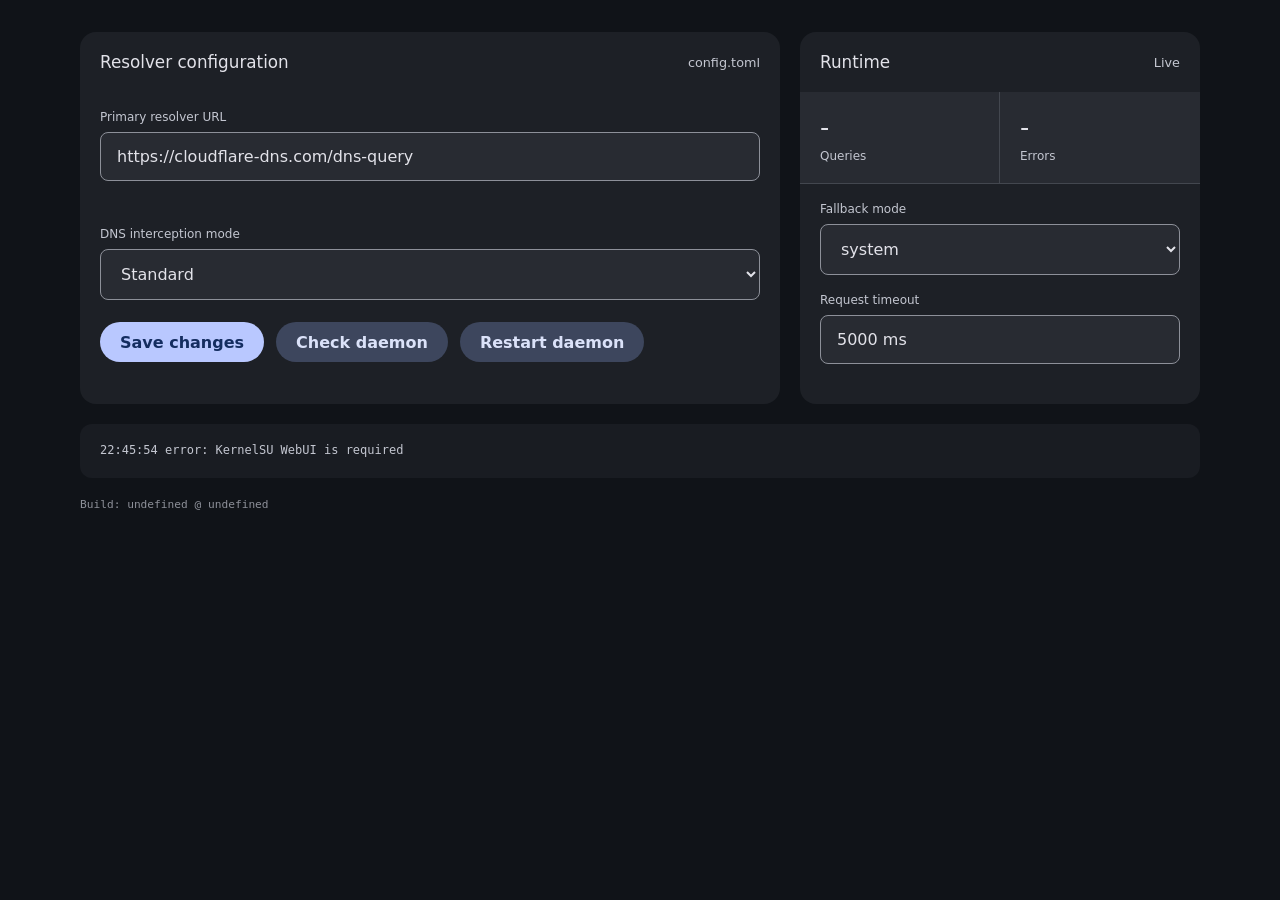
==== module/webroot/index.html @ 4afeec43 "fix persist daemon and resolver state" ====
<!doctype html>
<html lang="en">
<head>
	<meta charset="utf-8">
	<meta name="viewport" content="width=device-width, initial-scale=1">
	<title>DoH DNS</title>
	<link rel="stylesheet" href="styles.css">
</head>
<body>
	<div class="app">
		<main class="main">
			<section class="content">
				<section class="card">
					<div class="card-header"><h2 class="card-title">Resolver configuration</h2><span class="card-support">config.toml</span></div>
					<div class="card-body">
						<div class="field"><label for="resolverUrl">Primary resolver URL</label><input id="resolverUrl" list="resolverHistory" value="https://cloudflare-dns.com/dns-query" aria-describedby="resolverError"><datalist id="resolverHistory"></datalist><span class="error" id="resolverError" role="alert"></span><div class="history-list" id="resolverHistoryList" aria-label="Saved servers"></div></div>
						<div class="field"><label for="tunMode">DNS interception mode</label><select id="tunMode"><option value="off">Standard</option><option value="on">TUN - compatible with VPN</option></select></div>
						<div class="actions"><button id="saveButton">Save changes</button><button class="tonal" id="testButton">Check daemon</button><button class="tonal" id="restartButton">Restart daemon</button></div>
					</div>
				</section>
				<section class="card">
					<div class="card-header"><h2 class="card-title">Runtime</h2><span class="card-support">Live</span></div>
					<div class="metrics"><div class="metric"><div class="metric-value" id="queries">-</div><div class="metric-label">Queries</div></div><div class="metric"><div class="metric-value" id="errors">-</div><div class="metric-label">Errors</div></div></div>
					<div class="card-body"><div class="field"><label for="fallback">Fallback mode</label><select id="fallback"><option>system</option><option>servfail</option><option>disabled</option></select></div><div class="field"><label for="timeout">Request timeout</label><input id="timeout" value="5000 ms" inputmode="numeric" aria-describedby="timeoutError"><span class="error" id="timeoutError" role="alert"></span></div></div>
				</section>
			</section>
			<div class="log" id="log"></div>
			<footer class="build-info" id="buildInfo">Build: unknown</footer>
		</main>
	</div>
	<script src="build-info.js"></script>
	<script src="js/api.js"></script>
	<script src="js/state.js"></script>
	<script src="js/app.js"></script>
</body>
</html>
---- module/webroot/styles.css ----
:root {
	color-scheme: dark;
	--md-sys-color-primary: #b9c8ff;
	--md-sys-color-on-primary: #142d60;
	--md-sys-color-primary-container: #304578;
	--md-sys-color-on-primary-container: #dce2ff;
	--md-sys-color-secondary-container: #3d465d;
	--md-sys-color-on-secondary-container: #dbe2f9;
	--md-sys-color-error: #ffb4ab;
	--md-sys-color-on-error-container: #ffdad6;
	--md-sys-color-error-container: #93000a;
	--md-sys-color-surface: #101318;
	--md-sys-color-surface-container-low: #191c22;
	--md-sys-color-surface-container: #1d2026;
	--md-sys-color-surface-container-high: #282b32;
	--md-sys-color-on-surface: #e2e2e9;
	--md-sys-color-on-surface-variant: #c3c6d0;
	--md-sys-color-outline: #8d9099;
	--md-sys-color-outline-variant: #43474f;
	--md-sys-shape-small: 8px;
	--md-sys-shape-medium: 12px;
	--md-sys-shape-large: 16px;
	--md-sys-shape-full: 999px;
	--md-typescale-display: clamp(2.1rem, 6vw, 3.5rem);
	--md-typescale-title: 1.4rem;
	--md-typescale-body: 1rem;
	--md-typescale-label: .75rem;
}
* { box-sizing: border-box; }
body { margin: 0; background: var(--md-sys-color-surface); color: var(--md-sys-color-on-surface); font-family: Roboto, system-ui, sans-serif; }
button, input, select { font: inherit; }
button { cursor: pointer; }
.app { min-height: 100dvh; display: flex; }
.main { width: min(1120px, calc(100% - 48px)); margin: 0 auto; padding: 32px 0 56px; }
.content { display: grid; grid-template-columns: minmax(0, 1.4fr) minmax(280px, .8fr); gap: 20px; }
.card { overflow: hidden; border-radius: var(--md-sys-shape-large); background: var(--md-sys-color-surface-container); }
.card-header { display: flex; align-items: center; justify-content: space-between; padding: 20px; }
.card-title { margin: 0; font-size: 1.05rem; font-weight: 500; }
.card-support { color: var(--md-sys-color-on-surface-variant); font-size: .8rem; }
.card-body { padding: 0 20px 20px; }
.field { display: grid; gap: 8px; margin-top: 18px; }
label { color: var(--md-sys-color-on-surface-variant); font-size: var(--md-typescale-label); }
input, select { width: 100%; border: 1px solid var(--md-sys-color-outline); border-radius: var(--md-sys-shape-small); padding: 14px 16px; outline: 0; background: var(--md-sys-color-surface-container-high); color: var(--md-sys-color-on-surface); }
input:focus, select:focus { border-color: var(--md-sys-color-primary); box-shadow: 0 0 0 2px var(--md-sys-color-primary); }
input.invalid, select.invalid { border-color: var(--md-sys-color-error); box-shadow: 0 0 0 2px var(--md-sys-color-error-container); }
.error { min-height: 1em; color: var(--md-sys-color-error); font-size: .75rem; }
.history-list { display: grid; gap: 6px; }
.history-item { min-height: 34px; overflow: hidden; padding: 0 12px; border: 1px solid var(--md-sys-color-outline-variant); border-radius: var(--md-sys-shape-small); background: transparent; color: var(--md-sys-color-on-surface-variant); font-size: .8rem; font-weight: 400; text-align: left; text-overflow: ellipsis; white-space: nowrap; }
.history-item:hover { border-color: var(--md-sys-color-primary); color: var(--md-sys-color-primary); }
.actions { display: flex; flex-wrap: wrap; gap: 12px; margin-top: 22px; }
button { min-height: 40px; border: 0; border-radius: var(--md-sys-shape-full); padding: 0 20px; background: var(--md-sys-color-primary); color: var(--md-sys-color-on-primary); font-weight: 600; }
button.tonal { background: var(--md-sys-color-secondary-container); color: var(--md-sys-color-on-secondary-container); }
button:active { transform: scale(.98); }
.metrics { display: grid; grid-template-columns: 1fr 1fr; }
.metric { padding: 20px; background: var(--md-sys-color-surface-container-high); }
.metric:nth-child(odd) { border-right: 1px solid var(--md-sys-color-outline-variant); }
.metric:nth-child(-n+2) { border-bottom: 1px solid var(--md-sys-color-outline-variant); }
.metric-value { font-size: 1.6rem; font-weight: 500; }
.metric-label { margin-top: 7px; color: var(--md-sys-color-on-surface-variant); font-size: var(--md-typescale-label); }
.log { margin-top: 20px; padding: 16px 20px; border-radius: var(--md-sys-shape-medium); background: var(--md-sys-color-surface-container-low); color: var(--md-sys-color-on-surface-variant); font-family: monospace; font-size: .75rem; line-height: 1.8; }
.log strong { color: var(--md-sys-color-primary); font-weight: 400; }
.build-info { margin-top: 20px; color: var(--md-sys-color-outline); font: .7rem monospace; overflow-wrap: anywhere; }
@media (max-width: 760px) { .main { width: min(100% - 32px, 620px); padding-top: 20px; } .content { grid-template-columns: 1fr; } }
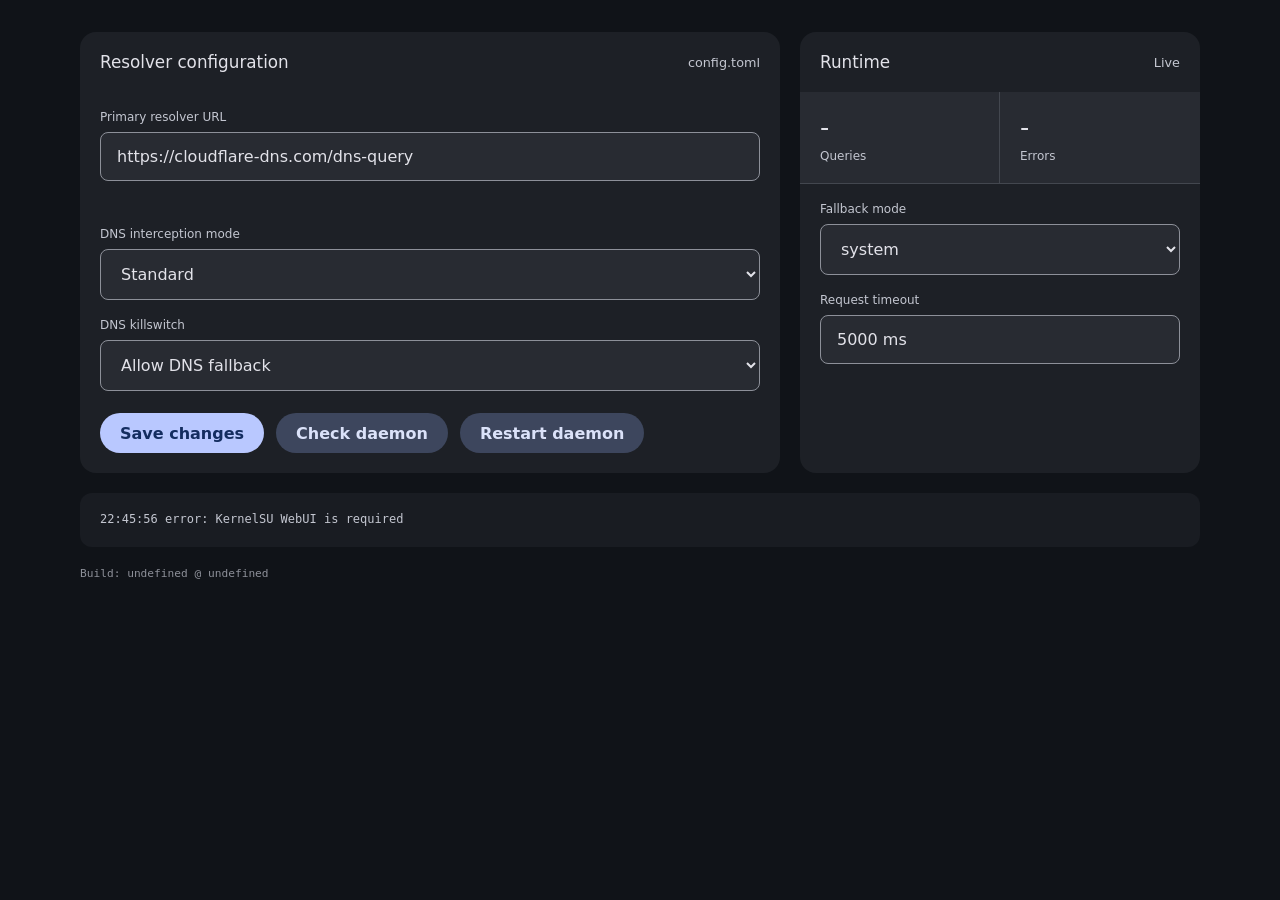
==== commit ca200a39: "add WebUI DNS killswitch toggle" ====
--- a/module/webroot/index.html
+++ b/module/webroot/index.html
@@ -15,6 +15,7 @@
 					<div class="card-body">
 						<div class="field"><label for="resolverUrl">Primary resolver URL</label><input id="resolverUrl" list="resolverHistory" value="https://cloudflare-dns.com/dns-query" aria-describedby="resolverError"><datalist id="resolverHistory"></datalist><span class="error" id="resolverError" role="alert"></span><div class="history-list" id="resolverHistoryList" aria-label="Saved servers"></div></div>
 						<div class="field"><label for="tunMode">DNS interception mode</label><select id="tunMode"><option value="off">Standard</option><option value="on">TUN - compatible with VPN</option></select></div>
+						<div class="field"><label for="killswitchMode">DNS killswitch</label><select id="killswitchMode"><option value="off">Allow DNS fallback</option><option value="on">Block DNS when DoH is unavailable</option></select></div>
 						<div class="actions"><button id="saveButton">Save changes</button><button class="tonal" id="testButton">Check daemon</button><button class="tonal" id="restartButton">Restart daemon</button></div>
 					</div>
 				</section>
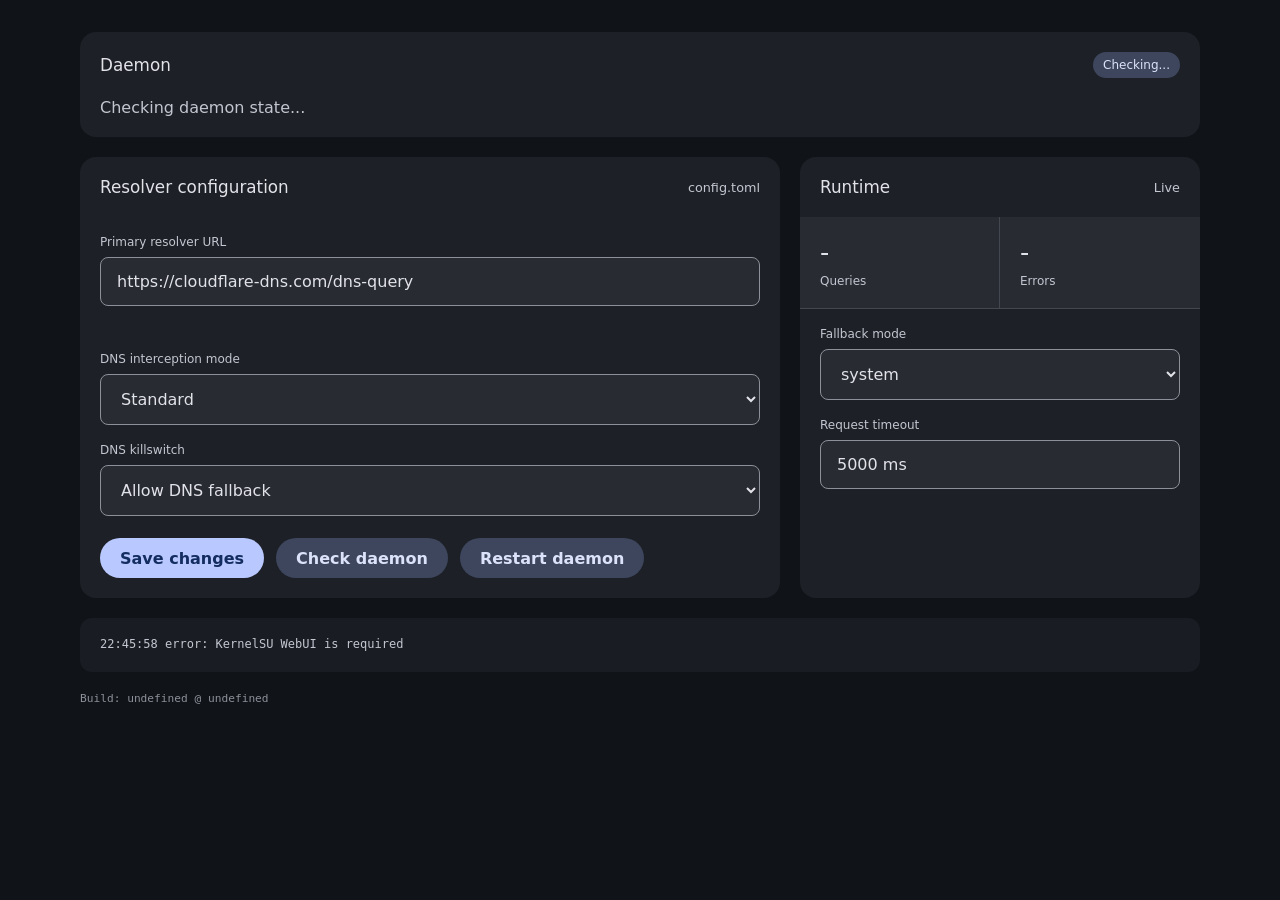
==== commit a9eb7ee3: "add WebUI daemon status and offline config saving" ====
--- a/module/webroot/index.html
+++ b/module/webroot/index.html
@@ -10,6 +10,10 @@
 	<div class="app">
 		<main class="main">
 			<section class="content">
+				<section class="card daemon-card">
+					<div class="card-header"><h2 class="card-title">Daemon</h2><span class="status-badge" id="daemonStatus">Checking...</span></div>
+					<div class="card-body"><p class="daemon-status-text" id="daemonStatusText">Checking daemon state...</p></div>
+				</section>
 				<section class="card">
 					<div class="card-header"><h2 class="card-title">Resolver configuration</h2><span class="card-support">config.toml</span></div>
 					<div class="card-body">
--- a/module/webroot/styles.css
+++ b/module/webroot/styles.css
@@ -34,6 +34,11 @@
 .main { width: min(1120px, calc(100% - 48px)); margin: 0 auto; padding: 32px 0 56px; }
 .content { display: grid; grid-template-columns: minmax(0, 1.4fr) minmax(280px, .8fr); gap: 20px; }
 .card { overflow: hidden; border-radius: var(--md-sys-shape-large); background: var(--md-sys-color-surface-container); }
+.daemon-card { grid-column: 1 / -1; }
+.status-badge { border-radius: var(--md-sys-shape-full); padding: 6px 10px; background: var(--md-sys-color-secondary-container); color: var(--md-sys-color-on-secondary-container); font-size: .75rem; }
+.status-badge.running { background: var(--md-sys-color-primary-container); color: var(--md-sys-color-on-primary-container); }
+.status-badge.stopped { background: var(--md-sys-color-error-container); color: var(--md-sys-color-on-error-container); }
+.daemon-status-text { margin: 0; color: var(--md-sys-color-on-surface-variant); }
 .card-header { display: flex; align-items: center; justify-content: space-between; padding: 20px; }
 .card-title { margin: 0; font-size: 1.05rem; font-weight: 500; }
 .card-support { color: var(--md-sys-color-on-surface-variant); font-size: .8rem; }
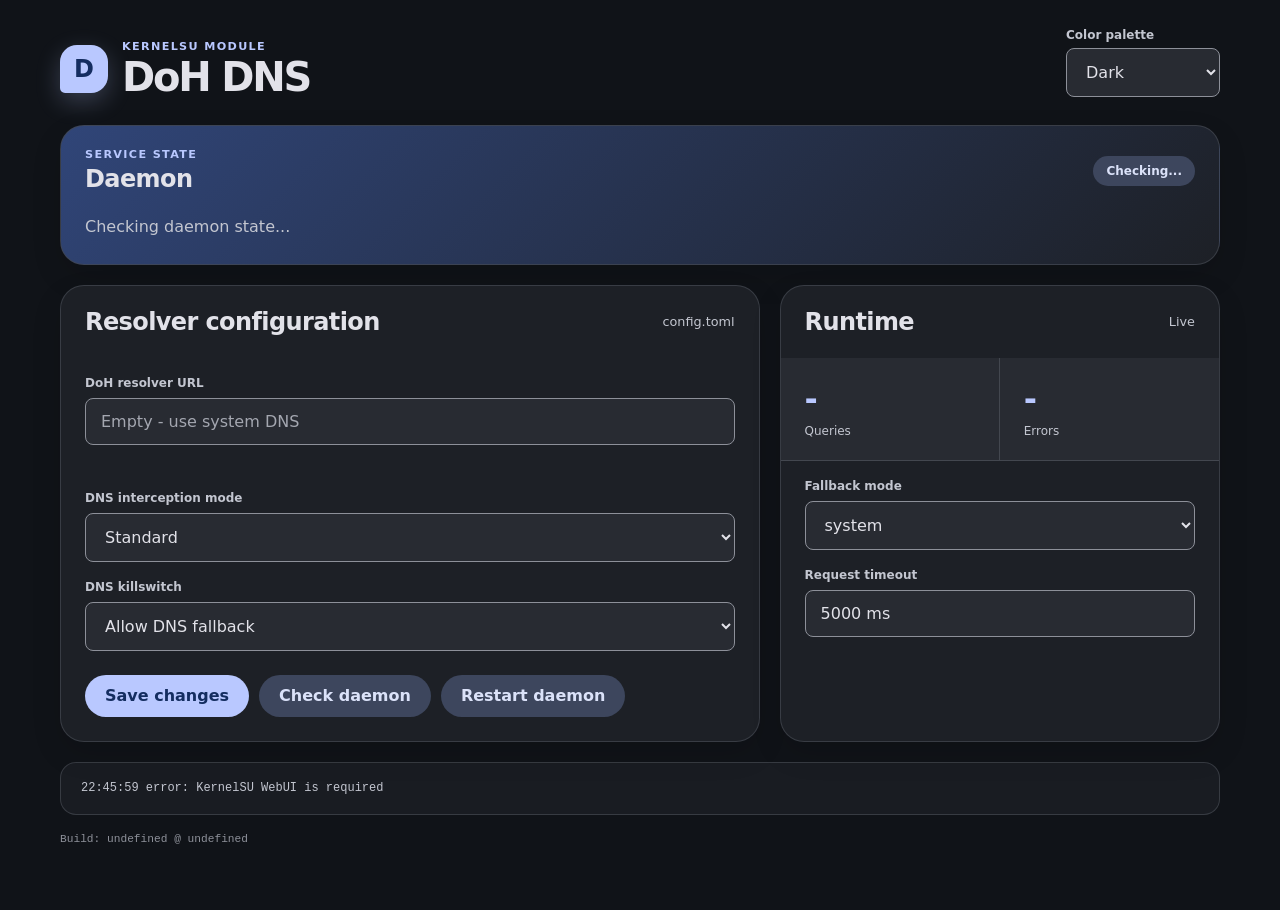
==== commit d7f4c15c: "fix boot startup and add Material palettes" ====
--- a/module/webroot/index.html
+++ b/module/webroot/index.html
@@ -9,15 +9,19 @@
 <body>
 	<div class="app">
 		<main class="main">
+			<header class="topbar">
+				<div class="brand-lockup"><span class="brand-mark" aria-hidden="true">D</span><div><p class="eyebrow">KernelSU module</p><h1>DoH DNS</h1></div></div>
+				<div class="theme-control"><label for="themeMode">Color palette</label><select id="themeMode"><option value="white">White</option><option value="dark" selected>Dark</option><option value="black">Black</option></select></div>
+			</header>
 			<section class="content">
 				<section class="card daemon-card">
-					<div class="card-header"><h2 class="card-title">Daemon</h2><span class="status-badge" id="daemonStatus">Checking...</span></div>
+					<div class="card-header"><div><p class="eyebrow">Service state</p><h2 class="card-title">Daemon</h2></div><span class="status-badge" id="daemonStatus">Checking...</span></div>
 					<div class="card-body"><p class="daemon-status-text" id="daemonStatusText">Checking daemon state...</p></div>
 				</section>
 				<section class="card">
 					<div class="card-header"><h2 class="card-title">Resolver configuration</h2><span class="card-support">config.toml</span></div>
 					<div class="card-body">
-						<div class="field"><label for="resolverUrl">Primary resolver URL</label><input id="resolverUrl" list="resolverHistory" value="https://cloudflare-dns.com/dns-query" aria-describedby="resolverError"><datalist id="resolverHistory"></datalist><span class="error" id="resolverError" role="alert"></span><div class="history-list" id="resolverHistoryList" aria-label="Saved servers"></div></div>
+						<div class="field"><label for="resolverUrl">DoH resolver URL</label><input id="resolverUrl" list="resolverHistory" value="" placeholder="Empty - use system DNS" aria-describedby="resolverError"><datalist id="resolverHistory"></datalist><span class="error" id="resolverError" role="alert"></span><div class="history-list" id="resolverHistoryList" aria-label="Saved servers"></div></div>
 						<div class="field"><label for="tunMode">DNS interception mode</label><select id="tunMode"><option value="off">Standard</option><option value="on">TUN - compatible with VPN</option></select></div>
 						<div class="field"><label for="killswitchMode">DNS killswitch</label><select id="killswitchMode"><option value="off">Allow DNS fallback</option><option value="on">Block DNS when DoH is unavailable</option></select></div>
 						<div class="actions"><button id="saveButton">Save changes</button><button class="tonal" id="testButton">Check daemon</button><button class="tonal" id="restartButton">Restart daemon</button></div>
--- a/module/webroot/styles.css
+++ b/module/webroot/styles.css
@@ -1,68 +1,149 @@
-:root {
+:root,
+:root[data-theme="dark"] {
 	color-scheme: dark;
 	--md-sys-color-primary: #b9c8ff;
 	--md-sys-color-on-primary: #142d60;
 	--md-sys-color-primary-container: #304578;
 	--md-sys-color-on-primary-container: #dce2ff;
+	--md-sys-color-secondary: #bec6df;
+	--md-sys-color-on-secondary: #283041;
 	--md-sys-color-secondary-container: #3d465d;
 	--md-sys-color-on-secondary-container: #dbe2f9;
+	--md-sys-color-tertiary: #ddbce0;
+	--md-sys-color-on-tertiary: #3f2842;
 	--md-sys-color-error: #ffb4ab;
+	--md-sys-color-on-error: #690005;
+	--md-sys-color-error-container: #93000a;
 	--md-sys-color-on-error-container: #ffdad6;
-	--md-sys-color-error-container: #93000a;
 	--md-sys-color-surface: #101318;
 	--md-sys-color-surface-container-low: #191c22;
 	--md-sys-color-surface-container: #1d2026;
 	--md-sys-color-surface-container-high: #282b32;
+	--md-sys-color-surface-container-highest: #33353d;
 	--md-sys-color-on-surface: #e2e2e9;
 	--md-sys-color-on-surface-variant: #c3c6d0;
 	--md-sys-color-outline: #8d9099;
 	--md-sys-color-outline-variant: #43474f;
+	--md-sys-color-shadow: #000000;
 	--md-sys-shape-small: 8px;
-	--md-sys-shape-medium: 12px;
-	--md-sys-shape-large: 16px;
+	--md-sys-shape-medium: 16px;
+	--md-sys-shape-large: 24px;
+	--md-sys-shape-extra-large: 32px;
 	--md-sys-shape-full: 999px;
-	--md-typescale-display: clamp(2.1rem, 6vw, 3.5rem);
-	--md-typescale-title: 1.4rem;
+	--md-motion-standard: 220ms cubic-bezier(.2, 0, 0, 1);
+	--md-typescale-display: clamp(2.4rem, 7vw, 4.8rem);
+	--md-typescale-title: 1.5rem;
 	--md-typescale-body: 1rem;
 	--md-typescale-label: .75rem;
 }
+
+:root[data-theme="white"] {
+	color-scheme: light;
+	--md-sys-color-primary: #405f91;
+	--md-sys-color-on-primary: #ffffff;
+	--md-sys-color-primary-container: #d8e2ff;
+	--md-sys-color-on-primary-container: #001a41;
+	--md-sys-color-secondary: #565e71;
+	--md-sys-color-on-secondary: #ffffff;
+	--md-sys-color-secondary-container: #dae2f9;
+	--md-sys-color-on-secondary-container: #131b2b;
+	--md-sys-color-tertiary: #725572;
+	--md-sys-color-on-tertiary: #ffffff;
+	--md-sys-color-error: #ba1a1a;
+	--md-sys-color-on-error: #ffffff;
+	--md-sys-color-error-container: #ffdad6;
+	--md-sys-color-on-error-container: #410002;
+	--md-sys-color-surface: #f9f9ff;
+	--md-sys-color-surface-container-low: #f2f3fa;
+	--md-sys-color-surface-container: #ecedf4;
+	--md-sys-color-surface-container-high: #e6e7ee;
+	--md-sys-color-surface-container-highest: #e0e1e8;
+	--md-sys-color-on-surface: #191b20;
+	--md-sys-color-on-surface-variant: #44474f;
+	--md-sys-color-outline: #74777f;
+	--md-sys-color-outline-variant: #c4c6cf;
+	--md-sys-color-shadow: #303039;
+}
+
+:root[data-theme="black"] {
+	color-scheme: dark;
+	--md-sys-color-primary: #d5e2ff;
+	--md-sys-color-on-primary: #082f61;
+	--md-sys-color-primary-container: #17477e;
+	--md-sys-color-on-primary-container: #d5e2ff;
+	--md-sys-color-secondary: #c5c6c8;
+	--md-sys-color-on-secondary: #303133;
+	--md-sys-color-secondary-container: #1f2022;
+	--md-sys-color-on-secondary-container: #e5e2e4;
+	--md-sys-color-tertiary: #e8c2d3;
+	--md-sys-color-on-tertiary: #482536;
+	--md-sys-color-error: #ffb4ab;
+	--md-sys-color-on-error: #690005;
+	--md-sys-color-error-container: #410002;
+	--md-sys-color-on-error-container: #ffdad6;
+	--md-sys-color-surface: #000000;
+	--md-sys-color-surface-container-low: #080808;
+	--md-sys-color-surface-container: #101010;
+	--md-sys-color-surface-container-high: #181818;
+	--md-sys-color-surface-container-highest: #222222;
+	--md-sys-color-on-surface: #f0f0f0;
+	--md-sys-color-on-surface-variant: #c5c5c5;
+	--md-sys-color-outline: #909090;
+	--md-sys-color-outline-variant: #444444;
+	--md-sys-color-shadow: #000000;
+}
+
 * { box-sizing: border-box; }
-body { margin: 0; background: var(--md-sys-color-surface); color: var(--md-sys-color-on-surface); font-family: Roboto, system-ui, sans-serif; }
+html { min-width: 320px; scroll-behavior: smooth; }
+body { min-height: 100dvh; margin: 0; background: var(--md-sys-color-surface); color: var(--md-sys-color-on-surface); font-family: Roboto, system-ui, sans-serif; transition: background var(--md-motion-standard), color var(--md-motion-standard); }
 button, input, select { font: inherit; }
 button { cursor: pointer; }
+button, input, select { transition: background var(--md-motion-standard), border-color var(--md-motion-standard), box-shadow var(--md-motion-standard), color var(--md-motion-standard), transform var(--md-motion-standard); }
+button:focus-visible, input:focus-visible, select:focus-visible { outline: 3px solid var(--md-sys-color-primary); outline-offset: 2px; }
 .app { min-height: 100dvh; display: flex; }
-.main { width: min(1120px, calc(100% - 48px)); margin: 0 auto; padding: 32px 0 56px; }
-.content { display: grid; grid-template-columns: minmax(0, 1.4fr) minmax(280px, .8fr); gap: 20px; }
-.card { overflow: hidden; border-radius: var(--md-sys-shape-large); background: var(--md-sys-color-surface-container); }
-.daemon-card { grid-column: 1 / -1; }
-.status-badge { border-radius: var(--md-sys-shape-full); padding: 6px 10px; background: var(--md-sys-color-secondary-container); color: var(--md-sys-color-on-secondary-container); font-size: .75rem; }
-.status-badge.running { background: var(--md-sys-color-primary-container); color: var(--md-sys-color-on-primary-container); }
+.main { width: min(1160px, calc(100% - 40px)); margin: 0 auto; padding: 28px 0 64px; }
+.topbar { display: flex; align-items: end; justify-content: space-between; gap: 24px; margin-bottom: 28px; }
+.brand-lockup { display: flex; align-items: center; gap: 14px; }
+.brand-mark { display: grid; width: 48px; height: 48px; place-items: center; border-radius: 17px 17px 17px 5px; background: var(--md-sys-color-primary); color: var(--md-sys-color-on-primary); font-size: 1.5rem; font-weight: 800; box-shadow: 0 8px 24px color-mix(in srgb, var(--md-sys-color-primary) 24%, transparent); }
+.eyebrow { margin: 0 0 4px; color: var(--md-sys-color-primary); font-size: .7rem; font-weight: 700; letter-spacing: .12em; text-transform: uppercase; }
+h1 { margin: 0; font-size: clamp(1.8rem, 4vw, 2.5rem); font-weight: 800; letter-spacing: -.055em; line-height: 1; }
+.theme-control { display: grid; min-width: 154px; gap: 6px; }
+.theme-control label { color: var(--md-sys-color-on-surface-variant); font-size: var(--md-typescale-label); }
+.content { display: grid; grid-template-columns: minmax(0, 1.35fr) minmax(300px, .85fr); gap: 20px; }
+.card { overflow: hidden; border: 1px solid color-mix(in srgb, var(--md-sys-color-outline-variant) 72%, transparent); border-radius: var(--md-sys-shape-large); background: var(--md-sys-color-surface-container); box-shadow: 0 12px 30px color-mix(in srgb, var(--md-sys-color-shadow) 12%, transparent); }
+.daemon-card { grid-column: 1 / -1; background: linear-gradient(135deg, var(--md-sys-color-primary-container), var(--md-sys-color-surface-container)); }
+.status-badge { border-radius: var(--md-sys-shape-full); padding: 8px 13px; background: var(--md-sys-color-secondary-container); color: var(--md-sys-color-on-secondary-container); font-size: .75rem; font-weight: 700; }
+.status-badge.running { background: var(--md-sys-color-primary); color: var(--md-sys-color-on-primary); }
 .status-badge.stopped { background: var(--md-sys-color-error-container); color: var(--md-sys-color-on-error-container); }
-.daemon-status-text { margin: 0; color: var(--md-sys-color-on-surface-variant); }
-.card-header { display: flex; align-items: center; justify-content: space-between; padding: 20px; }
-.card-title { margin: 0; font-size: 1.05rem; font-weight: 500; }
+.daemon-status-text { max-width: 50ch; margin: 0; color: var(--md-sys-color-on-surface-variant); line-height: 1.55; }
+.card-header { display: flex; align-items: center; justify-content: space-between; gap: 16px; padding: 22px 24px; }
+.card-title { margin: 0; font-size: var(--md-typescale-title); font-weight: 750; letter-spacing: -.025em; }
 .card-support { color: var(--md-sys-color-on-surface-variant); font-size: .8rem; }
-.card-body { padding: 0 20px 20px; }
+.card-body { padding: 0 24px 24px; }
 .field { display: grid; gap: 8px; margin-top: 18px; }
-label { color: var(--md-sys-color-on-surface-variant); font-size: var(--md-typescale-label); }
-input, select { width: 100%; border: 1px solid var(--md-sys-color-outline); border-radius: var(--md-sys-shape-small); padding: 14px 16px; outline: 0; background: var(--md-sys-color-surface-container-high); color: var(--md-sys-color-on-surface); }
-input:focus, select:focus { border-color: var(--md-sys-color-primary); box-shadow: 0 0 0 2px var(--md-sys-color-primary); }
-input.invalid, select.invalid { border-color: var(--md-sys-color-error); box-shadow: 0 0 0 2px var(--md-sys-color-error-container); }
+label { color: var(--md-sys-color-on-surface-variant); font-size: var(--md-typescale-label); font-weight: 600; }
+input, select { width: 100%; border: 1px solid var(--md-sys-color-outline); border-radius: var(--md-sys-shape-small); padding: 13px 15px; outline: 0; background: var(--md-sys-color-surface-container-high); color: var(--md-sys-color-on-surface); }
+input::placeholder { color: var(--md-sys-color-on-surface-variant); opacity: .8; }
+input:focus, select:focus { border-color: var(--md-sys-color-primary); box-shadow: 0 0 0 2px color-mix(in srgb, var(--md-sys-color-primary) 28%, transparent); }
+input.invalid, select.invalid { border-color: var(--md-sys-color-error); box-shadow: 0 0 0 2px color-mix(in srgb, var(--md-sys-color-error) 28%, transparent); }
+input:disabled, select:disabled { cursor: not-allowed; opacity: .55; }
 .error { min-height: 1em; color: var(--md-sys-color-error); font-size: .75rem; }
 .history-list { display: grid; gap: 6px; }
-.history-item { min-height: 34px; overflow: hidden; padding: 0 12px; border: 1px solid var(--md-sys-color-outline-variant); border-radius: var(--md-sys-shape-small); background: transparent; color: var(--md-sys-color-on-surface-variant); font-size: .8rem; font-weight: 400; text-align: left; text-overflow: ellipsis; white-space: nowrap; }
-.history-item:hover { border-color: var(--md-sys-color-primary); color: var(--md-sys-color-primary); }
-.actions { display: flex; flex-wrap: wrap; gap: 12px; margin-top: 22px; }
-button { min-height: 40px; border: 0; border-radius: var(--md-sys-shape-full); padding: 0 20px; background: var(--md-sys-color-primary); color: var(--md-sys-color-on-primary); font-weight: 600; }
+.history-item { min-height: 38px; overflow: hidden; padding: 0 13px; border: 1px solid var(--md-sys-color-outline-variant); border-radius: var(--md-sys-shape-small); background: transparent; color: var(--md-sys-color-on-surface-variant); font-size: .8rem; font-weight: 500; text-align: left; text-overflow: ellipsis; white-space: nowrap; }
+.history-item:hover { border-color: var(--md-sys-color-primary); background: var(--md-sys-color-primary-container); color: var(--md-sys-color-on-primary-container); transform: translateX(2px); }
+.actions { display: flex; flex-wrap: wrap; gap: 10px; margin-top: 24px; }
+button { min-height: 42px; border: 0; border-radius: var(--md-sys-shape-full); padding: 0 20px; background: var(--md-sys-color-primary); color: var(--md-sys-color-on-primary); font-weight: 700; }
+button:hover { filter: brightness(1.08); transform: translateY(-1px); }
 button.tonal { background: var(--md-sys-color-secondary-container); color: var(--md-sys-color-on-secondary-container); }
 button:active { transform: scale(.98); }
 .metrics { display: grid; grid-template-columns: 1fr 1fr; }
-.metric { padding: 20px; background: var(--md-sys-color-surface-container-high); }
+.metric { padding: 22px 24px; background: var(--md-sys-color-surface-container-high); }
 .metric:nth-child(odd) { border-right: 1px solid var(--md-sys-color-outline-variant); }
 .metric:nth-child(-n+2) { border-bottom: 1px solid var(--md-sys-color-outline-variant); }
-.metric-value { font-size: 1.6rem; font-weight: 500; }
-.metric-label { margin-top: 7px; color: var(--md-sys-color-on-surface-variant); font-size: var(--md-typescale-label); }
-.log { margin-top: 20px; padding: 16px 20px; border-radius: var(--md-sys-shape-medium); background: var(--md-sys-color-surface-container-low); color: var(--md-sys-color-on-surface-variant); font-family: monospace; font-size: .75rem; line-height: 1.8; }
-.log strong { color: var(--md-sys-color-primary); font-weight: 400; }
-.build-info { margin-top: 20px; color: var(--md-sys-color-outline); font: .7rem monospace; overflow-wrap: anywhere; }
-@media (max-width: 760px) { .main { width: min(100% - 32px, 620px); padding-top: 20px; } .content { grid-template-columns: 1fr; } }
+.metric-value { color: var(--md-sys-color-primary); font-size: 2rem; font-variant-numeric: tabular-nums; font-weight: 750; letter-spacing: -.04em; }
+.metric-label { margin-top: 6px; color: var(--md-sys-color-on-surface-variant); font-size: var(--md-typescale-label); }
+.log { min-height: 44px; margin-top: 20px; padding: 15px 20px; border: 1px solid color-mix(in srgb, var(--md-sys-color-outline-variant) 72%, transparent); border-radius: var(--md-sys-shape-medium); background: var(--md-sys-color-surface-container-low); color: var(--md-sys-color-on-surface-variant); font-family: ui-monospace, monospace; font-size: .75rem; line-height: 1.8; }
+.log strong { color: var(--md-sys-color-primary); font-weight: 700; }
+.build-info { margin-top: 18px; color: var(--md-sys-color-outline); font: .7rem ui-monospace, monospace; overflow-wrap: anywhere; }
+@media (max-width: 760px) { .main { width: min(100% - 28px, 620px); padding-top: 20px; } .topbar { align-items: stretch; flex-direction: column; gap: 18px; } .theme-control { max-width: 220px; } .content { grid-template-columns: 1fr; } .card-header, .card-body { padding-left: 18px; padding-right: 18px; } }
+@media (prefers-reduced-motion: reduce) { *, *::before, *::after { scroll-behavior: auto !important; transition-duration: 0.01ms !important; } }
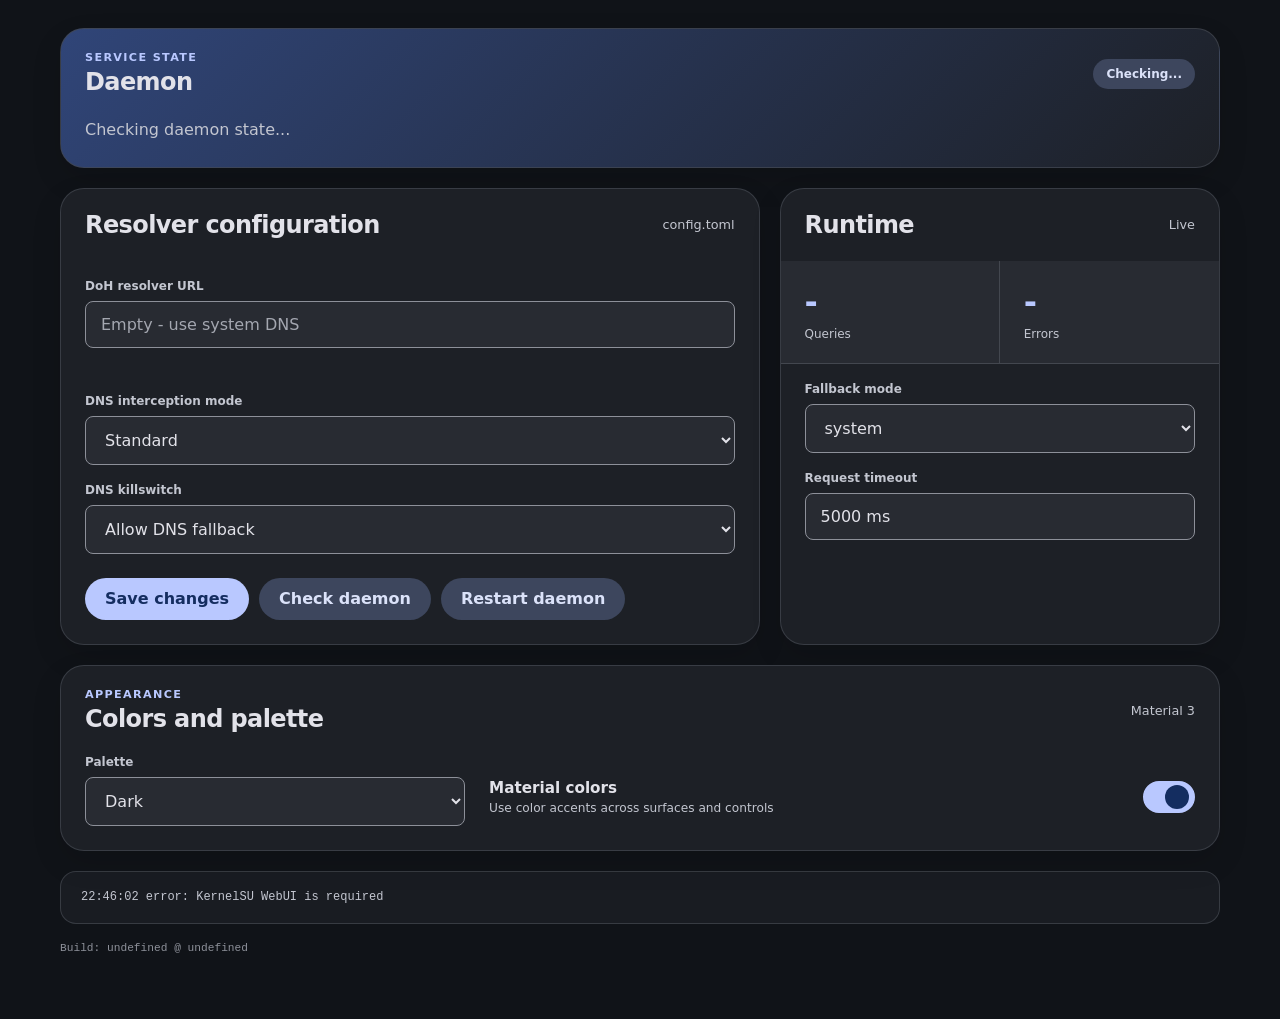
==== commit 8d49651c: "fix AMOLED palette and move theme controls" ====
--- a/module/webroot/index.html
+++ b/module/webroot/index.html
@@ -9,10 +9,6 @@
 <body>
 	<div class="app">
 		<main class="main">
-			<header class="topbar">
-				<div class="brand-lockup"><span class="brand-mark" aria-hidden="true">D</span><div><p class="eyebrow">KernelSU module</p><h1>DoH DNS</h1></div></div>
-				<div class="theme-control"><label for="themeMode">Color palette</label><select id="themeMode"><option value="white">White</option><option value="dark" selected>Dark</option><option value="black">Black</option></select></div>
-			</header>
 			<section class="content">
 				<section class="card daemon-card">
 					<div class="card-header"><div><p class="eyebrow">Service state</p><h2 class="card-title">Daemon</h2></div><span class="status-badge" id="daemonStatus">Checking...</span></div>
@@ -32,6 +28,13 @@
 					<div class="metrics"><div class="metric"><div class="metric-value" id="queries">-</div><div class="metric-label">Queries</div></div><div class="metric"><div class="metric-value" id="errors">-</div><div class="metric-label">Errors</div></div></div>
 					<div class="card-body"><div class="field"><label for="fallback">Fallback mode</label><select id="fallback"><option>system</option><option>servfail</option><option>disabled</option></select></div><div class="field"><label for="timeout">Request timeout</label><input id="timeout" value="5000 ms" inputmode="numeric" aria-describedby="timeoutError"><span class="error" id="timeoutError" role="alert"></span></div></div>
 				</section>
+				<section class="card palette-card" aria-labelledby="paletteTitle">
+					<div class="card-header"><div><p class="eyebrow">Appearance</p><h2 class="card-title" id="paletteTitle">Colors and palette</h2></div><span class="card-support">Material 3</span></div>
+					<div class="card-body palette-body">
+						<div class="field palette-select"><label for="themeMode">Palette</label><select id="themeMode"><option value="white">White</option><option value="dark" selected>Dark</option><option value="black">AMOLED black</option></select></div>
+						<label class="material-colors-toggle" for="materialColors"><span class="toggle-copy"><strong>Material colors</strong><small>Use color accents across surfaces and controls</small></span><input id="materialColors" type="checkbox" checked><span class="switch-track" aria-hidden="true"><span class="switch-thumb"></span></span></label>
+					</div>
+				</section>
 			</section>
 			<div class="log" id="log"></div>
 			<footer class="build-info" id="buildInfo">Build: unknown</footer>
--- a/module/webroot/styles.css
+++ b/module/webroot/styles.css
@@ -67,29 +67,29 @@
 
 :root[data-theme="black"] {
 	color-scheme: dark;
-	--md-sys-color-primary: #d5e2ff;
-	--md-sys-color-on-primary: #082f61;
-	--md-sys-color-primary-container: #17477e;
-	--md-sys-color-on-primary-container: #d5e2ff;
-	--md-sys-color-secondary: #c5c6c8;
-	--md-sys-color-on-secondary: #303133;
-	--md-sys-color-secondary-container: #1f2022;
-	--md-sys-color-on-secondary-container: #e5e2e4;
-	--md-sys-color-tertiary: #e8c2d3;
-	--md-sys-color-on-tertiary: #482536;
+	--md-sys-color-primary: #9fcaff;
+	--md-sys-color-on-primary: #003257;
+	--md-sys-color-primary-container: #064a7c;
+	--md-sys-color-on-primary-container: #d1e4ff;
+	--md-sys-color-secondary: #b7c9e2;
+	--md-sys-color-on-secondary: #223448;
+	--md-sys-color-secondary-container: #14283b;
+	--md-sys-color-on-secondary-container: #d3e5ff;
+	--md-sys-color-tertiary: #c4c5ff;
+	--md-sys-color-on-tertiary: #292b60;
 	--md-sys-color-error: #ffb4ab;
 	--md-sys-color-on-error: #690005;
 	--md-sys-color-error-container: #410002;
 	--md-sys-color-on-error-container: #ffdad6;
 	--md-sys-color-surface: #000000;
-	--md-sys-color-surface-container-low: #080808;
-	--md-sys-color-surface-container: #101010;
-	--md-sys-color-surface-container-high: #181818;
-	--md-sys-color-surface-container-highest: #222222;
-	--md-sys-color-on-surface: #f0f0f0;
-	--md-sys-color-on-surface-variant: #c5c5c5;
-	--md-sys-color-outline: #909090;
-	--md-sys-color-outline-variant: #444444;
+	--md-sys-color-surface-container-low: #050a10;
+	--md-sys-color-surface-container: #0a1119;
+	--md-sys-color-surface-container-high: #101c28;
+	--md-sys-color-surface-container-highest: #172636;
+	--md-sys-color-on-surface: #e3ecf7;
+	--md-sys-color-on-surface-variant: #b4c5d8;
+	--md-sys-color-outline: #849bb4;
+	--md-sys-color-outline-variant: #30465d;
 	--md-sys-color-shadow: #000000;
 }
 
@@ -102,13 +102,7 @@
 button:focus-visible, input:focus-visible, select:focus-visible { outline: 3px solid var(--md-sys-color-primary); outline-offset: 2px; }
 .app { min-height: 100dvh; display: flex; }
 .main { width: min(1160px, calc(100% - 40px)); margin: 0 auto; padding: 28px 0 64px; }
-.topbar { display: flex; align-items: end; justify-content: space-between; gap: 24px; margin-bottom: 28px; }
-.brand-lockup { display: flex; align-items: center; gap: 14px; }
-.brand-mark { display: grid; width: 48px; height: 48px; place-items: center; border-radius: 17px 17px 17px 5px; background: var(--md-sys-color-primary); color: var(--md-sys-color-on-primary); font-size: 1.5rem; font-weight: 800; box-shadow: 0 8px 24px color-mix(in srgb, var(--md-sys-color-primary) 24%, transparent); }
 .eyebrow { margin: 0 0 4px; color: var(--md-sys-color-primary); font-size: .7rem; font-weight: 700; letter-spacing: .12em; text-transform: uppercase; }
-h1 { margin: 0; font-size: clamp(1.8rem, 4vw, 2.5rem); font-weight: 800; letter-spacing: -.055em; line-height: 1; }
-.theme-control { display: grid; min-width: 154px; gap: 6px; }
-.theme-control label { color: var(--md-sys-color-on-surface-variant); font-size: var(--md-typescale-label); }
 .content { display: grid; grid-template-columns: minmax(0, 1.35fr) minmax(300px, .85fr); gap: 20px; }
 .card { overflow: hidden; border: 1px solid color-mix(in srgb, var(--md-sys-color-outline-variant) 72%, transparent); border-radius: var(--md-sys-shape-large); background: var(--md-sys-color-surface-container); box-shadow: 0 12px 30px color-mix(in srgb, var(--md-sys-color-shadow) 12%, transparent); }
 .daemon-card { grid-column: 1 / -1; background: linear-gradient(135deg, var(--md-sys-color-primary-container), var(--md-sys-color-surface-container)); }
@@ -145,5 +139,21 @@
 .log { min-height: 44px; margin-top: 20px; padding: 15px 20px; border: 1px solid color-mix(in srgb, var(--md-sys-color-outline-variant) 72%, transparent); border-radius: var(--md-sys-shape-medium); background: var(--md-sys-color-surface-container-low); color: var(--md-sys-color-on-surface-variant); font-family: ui-monospace, monospace; font-size: .75rem; line-height: 1.8; }
 .log strong { color: var(--md-sys-color-primary); font-weight: 700; }
 .build-info { margin-top: 18px; color: var(--md-sys-color-outline); font: .7rem ui-monospace, monospace; overflow-wrap: anywhere; }
-@media (max-width: 760px) { .main { width: min(100% - 28px, 620px); padding-top: 20px; } .topbar { align-items: stretch; flex-direction: column; gap: 18px; } .theme-control { max-width: 220px; } .content { grid-template-columns: 1fr; } .card-header, .card-body { padding-left: 18px; padding-right: 18px; } }
+.palette-card { grid-column: 1 / -1; }
+.palette-body { display: grid; grid-template-columns: minmax(180px, .7fr) minmax(260px, 1.3fr); align-items: end; gap: 24px; }
+.palette-select { margin-top: 0; }
+.material-colors-toggle { display: flex; min-height: 58px; align-items: center; justify-content: space-between; gap: 20px; cursor: pointer; }
+.toggle-copy { display: grid; gap: 4px; }
+.toggle-copy strong { color: var(--md-sys-color-on-surface); font-size: .95rem; font-weight: 650; }
+.toggle-copy small { color: var(--md-sys-color-on-surface-variant); font-size: .76rem; font-weight: 400; }
+.material-colors-toggle input { position: absolute; width: 1px; height: 1px; overflow: hidden; clip-path: inset(50%); white-space: nowrap; }
+.switch-track { display: flex; width: 52px; height: 32px; flex: 0 0 auto; align-items: center; padding: 4px; border: 2px solid var(--md-sys-color-outline); border-radius: var(--md-sys-shape-full); background: var(--md-sys-color-surface-container-highest); transition: background var(--md-motion-standard), border-color var(--md-motion-standard); }
+.switch-thumb { width: 16px; height: 16px; border-radius: 50%; background: var(--md-sys-color-outline); transition: width var(--md-motion-standard), height var(--md-motion-standard), transform var(--md-motion-standard), background var(--md-motion-standard); }
+.material-colors-toggle input:checked + .switch-track { border-color: var(--md-sys-color-primary); background: var(--md-sys-color-primary); }
+.material-colors-toggle input:checked + .switch-track .switch-thumb { width: 24px; height: 24px; transform: translateX(16px); background: var(--md-sys-color-on-primary); }
+.material-colors-toggle input:focus-visible + .switch-track { outline: 3px solid var(--md-sys-color-primary); outline-offset: 3px; }
+:root[data-material-colors="false"] { --md-sys-color-primary: #c4c9d4; --md-sys-color-on-primary: #282b31; --md-sys-color-primary-container: #383c44; --md-sys-color-on-primary-container: #e1e4ec; --md-sys-color-secondary: #c4c9d4; --md-sys-color-on-secondary: #282b31; --md-sys-color-secondary-container: #383c44; --md-sys-color-on-secondary-container: #e1e4ec; --md-sys-color-tertiary: #c4c9d4; --md-sys-color-on-tertiary: #282b31; }
+:root[data-theme="white"][data-material-colors="false"] { --md-sys-color-primary: #50545c; --md-sys-color-on-primary: #ffffff; --md-sys-color-primary-container: #e0e2e7; --md-sys-color-on-primary-container: #191b20; --md-sys-color-secondary: #555961; --md-sys-color-on-secondary: #ffffff; --md-sys-color-secondary-container: #e5e6eb; --md-sys-color-on-secondary-container: #191b20; --md-sys-color-tertiary: #555961; --md-sys-color-on-tertiary: #ffffff; }
+:root[data-theme="black"][data-material-colors="false"] { --md-sys-color-primary: #d0d3da; --md-sys-color-on-primary: #25282e; --md-sys-color-primary-container: #383c44; --md-sys-color-on-primary-container: #e2e5ec; --md-sys-color-secondary: #c5c9d0; --md-sys-color-on-secondary: #25282e; --md-sys-color-secondary-container: #24282e; --md-sys-color-on-secondary-container: #e2e5ec; --md-sys-color-tertiary: #d0d3da; --md-sys-color-on-tertiary: #25282e; }
+@media (max-width: 760px) { .main { width: min(100% - 28px, 620px); padding-top: 20px; } .content { grid-template-columns: 1fr; } .card-header, .card-body { padding-left: 18px; padding-right: 18px; } .palette-body { grid-template-columns: 1fr; gap: 18px; } }
 @media (prefers-reduced-motion: reduce) { *, *::before, *::after { scroll-behavior: auto !important; transition-duration: 0.01ms !important; } }
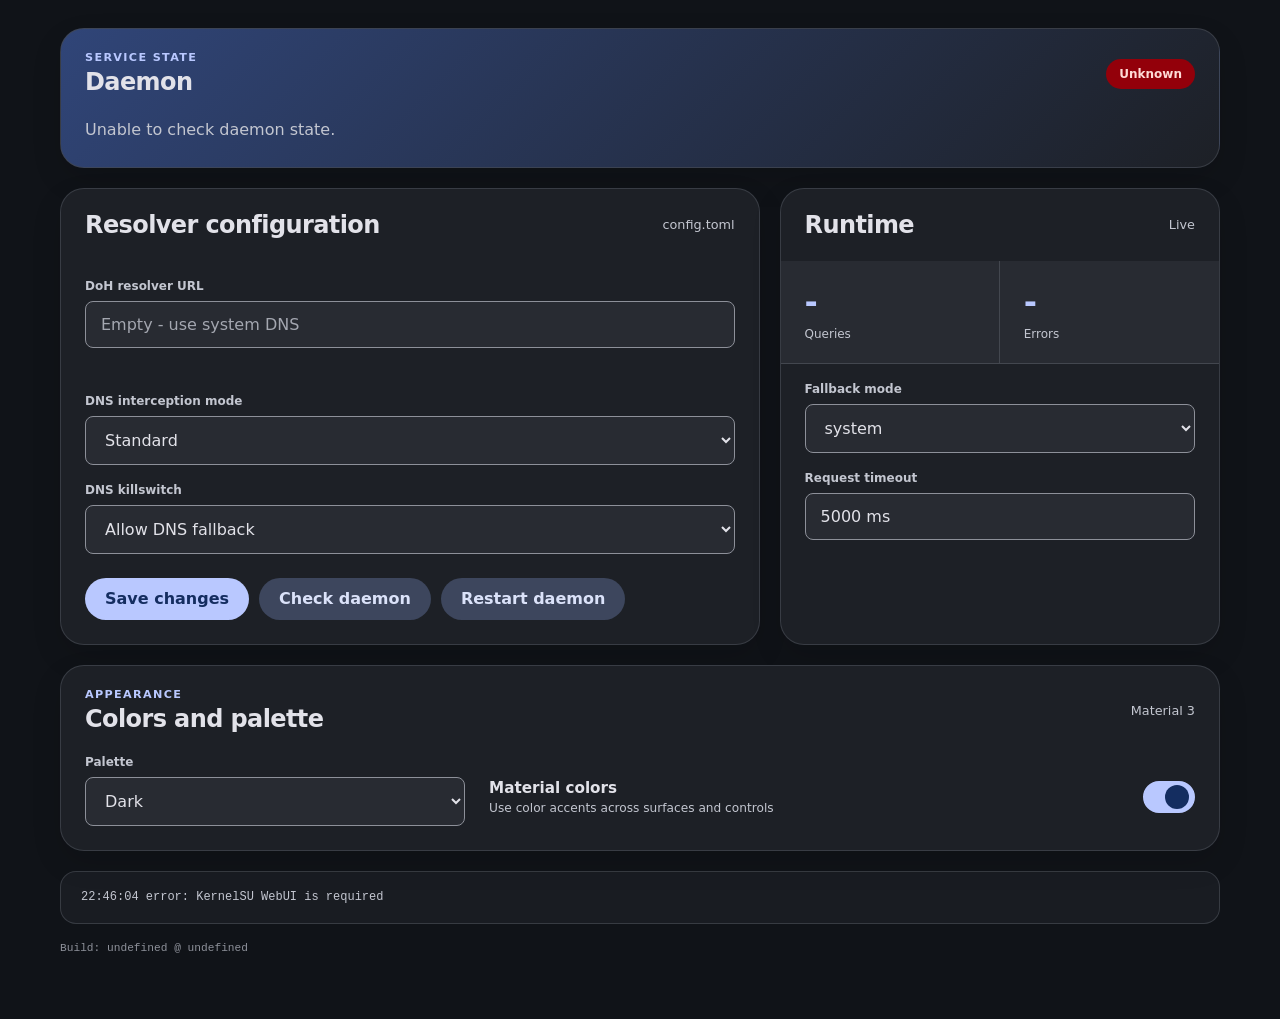
==== commit 5752f880: "refactor web UI API and state modules" ====
--- a/module/webroot/index.html
+++ b/module/webroot/index.html
@@ -1,48 +1,149 @@
 <!doctype html>
 <html lang="en">
-<head>
-	<meta charset="utf-8">
-	<meta name="viewport" content="width=device-width, initial-scale=1">
-	<title>DoH DNS</title>
-	<link rel="stylesheet" href="styles.css">
-</head>
-<body>
-	<div class="app">
-		<main class="main">
-			<section class="content">
-				<section class="card daemon-card">
-					<div class="card-header"><div><p class="eyebrow">Service state</p><h2 class="card-title">Daemon</h2></div><span class="status-badge" id="daemonStatus">Checking...</span></div>
-					<div class="card-body"><p class="daemon-status-text" id="daemonStatusText">Checking daemon state...</p></div>
-				</section>
-				<section class="card">
-					<div class="card-header"><h2 class="card-title">Resolver configuration</h2><span class="card-support">config.toml</span></div>
-					<div class="card-body">
-						<div class="field"><label for="resolverUrl">DoH resolver URL</label><input id="resolverUrl" list="resolverHistory" value="" placeholder="Empty - use system DNS" aria-describedby="resolverError"><datalist id="resolverHistory"></datalist><span class="error" id="resolverError" role="alert"></span><div class="history-list" id="resolverHistoryList" aria-label="Saved servers"></div></div>
-						<div class="field"><label for="tunMode">DNS interception mode</label><select id="tunMode"><option value="off">Standard</option><option value="on">TUN - compatible with VPN</option></select></div>
-						<div class="field"><label for="killswitchMode">DNS killswitch</label><select id="killswitchMode"><option value="off">Allow DNS fallback</option><option value="on">Block DNS when DoH is unavailable</option></select></div>
-						<div class="actions"><button id="saveButton">Save changes</button><button class="tonal" id="testButton">Check daemon</button><button class="tonal" id="restartButton">Restart daemon</button></div>
-					</div>
-				</section>
-				<section class="card">
-					<div class="card-header"><h2 class="card-title">Runtime</h2><span class="card-support">Live</span></div>
-					<div class="metrics"><div class="metric"><div class="metric-value" id="queries">-</div><div class="metric-label">Queries</div></div><div class="metric"><div class="metric-value" id="errors">-</div><div class="metric-label">Errors</div></div></div>
-					<div class="card-body"><div class="field"><label for="fallback">Fallback mode</label><select id="fallback"><option>system</option><option>servfail</option><option>disabled</option></select></div><div class="field"><label for="timeout">Request timeout</label><input id="timeout" value="5000 ms" inputmode="numeric" aria-describedby="timeoutError"><span class="error" id="timeoutError" role="alert"></span></div></div>
-				</section>
-				<section class="card palette-card" aria-labelledby="paletteTitle">
-					<div class="card-header"><div><p class="eyebrow">Appearance</p><h2 class="card-title" id="paletteTitle">Colors and palette</h2></div><span class="card-support">Material 3</span></div>
-					<div class="card-body palette-body">
-						<div class="field palette-select"><label for="themeMode">Palette</label><select id="themeMode"><option value="white">White</option><option value="dark" selected>Dark</option><option value="black">AMOLED black</option></select></div>
-						<label class="material-colors-toggle" for="materialColors"><span class="toggle-copy"><strong>Material colors</strong><small>Use color accents across surfaces and controls</small></span><input id="materialColors" type="checkbox" checked><span class="switch-track" aria-hidden="true"><span class="switch-thumb"></span></span></label>
-					</div>
-				</section>
-			</section>
-			<div class="log" id="log"></div>
-			<footer class="build-info" id="buildInfo">Build: unknown</footer>
-		</main>
-	</div>
-	<script src="build-info.js"></script>
-	<script src="js/api.js"></script>
-	<script src="js/state.js"></script>
-	<script src="js/app.js"></script>
-</body>
+  <head>
+    <meta charset="utf-8" />
+    <meta name="viewport" content="width=device-width, initial-scale=1" />
+    <title>DoH DNS</title>
+    <link rel="stylesheet" href="styles.css" />
+  </head>
+  <body>
+    <div class="app">
+      <main class="main">
+        <section class="content">
+          <section class="card daemon-card">
+            <div class="card-header">
+              <div>
+                <p class="eyebrow">Service state</p>
+                <h2 class="card-title">Daemon</h2>
+              </div>
+              <span class="status-badge" id="daemonStatus">Checking...</span>
+            </div>
+            <div class="card-body">
+              <p class="daemon-status-text" id="daemonStatusText">
+                Checking daemon state...
+              </p>
+            </div>
+          </section>
+
+          <section class="card">
+            <div class="card-header">
+              <h2 class="card-title">Resolver configuration</h2>
+              <span class="card-support">config.toml</span>
+            </div>
+            <div class="card-body">
+              <div class="field">
+                <label for="resolverUrl">DoH resolver URL</label>
+                <input
+                  id="resolverUrl"
+                  list="resolverHistory"
+                  value=""
+                  placeholder="Empty - use system DNS"
+                  aria-describedby="resolverError"
+                />
+                <datalist id="resolverHistory"></datalist>
+                <span class="error" id="resolverError" role="alert"></span>
+                <div
+                  class="history-list"
+                  id="resolverHistoryList"
+                  aria-label="Saved servers"
+                ></div>
+              </div>
+              <div class="field">
+                <label for="tunMode">DNS interception mode</label>
+                <select id="tunMode">
+                  <option value="off">Standard</option>
+                  <option value="on">TUN - compatible with VPN</option>
+                </select>
+              </div>
+              <div class="field">
+                <label for="killswitchMode">DNS killswitch</label>
+                <select id="killswitchMode">
+                  <option value="off">Allow DNS fallback</option>
+                  <option value="on">Block DNS when DoH is unavailable</option>
+                </select>
+              </div>
+              <div class="actions">
+                <button id="saveButton">Save changes</button>
+                <button class="tonal" id="testButton">Check daemon</button>
+                <button class="tonal" id="restartButton">Restart daemon</button>
+              </div>
+            </div>
+          </section>
+
+          <section class="card">
+            <div class="card-header">
+              <h2 class="card-title">Runtime</h2>
+              <span class="card-support">Live</span>
+            </div>
+            <div class="metrics">
+              <div class="metric">
+                <div class="metric-value" id="queries">-</div>
+                <div class="metric-label">Queries</div>
+              </div>
+              <div class="metric">
+                <div class="metric-value" id="errors">-</div>
+                <div class="metric-label">Errors</div>
+              </div>
+            </div>
+            <div class="card-body">
+              <div class="field">
+                <label for="fallback">Fallback mode</label>
+                <select id="fallback">
+                  <option>system</option>
+                  <option>servfail</option>
+                  <option>disabled</option>
+                </select>
+              </div>
+              <div class="field">
+                <label for="timeout">Request timeout</label>
+                <input
+                  id="timeout"
+                  value="5000 ms"
+                  inputmode="numeric"
+                  aria-describedby="timeoutError"
+                />
+                <span class="error" id="timeoutError" role="alert"></span>
+              </div>
+            </div>
+          </section>
+
+          <section class="card palette-card" aria-labelledby="paletteTitle">
+            <div class="card-header">
+              <div>
+                <p class="eyebrow">Appearance</p>
+                <h2 class="card-title" id="paletteTitle">Colors and palette</h2>
+              </div>
+              <span class="card-support">Material 3</span>
+            </div>
+            <div class="card-body palette-body">
+              <div class="field palette-select">
+                <label for="themeMode">Palette</label>
+                <select id="themeMode">
+                  <option value="white">White</option>
+                  <option value="dark" selected>Dark</option>
+                  <option value="black">AMOLED black</option>
+                </select>
+              </div>
+              <label class="material-colors-toggle" for="materialColors">
+                <span class="toggle-copy">
+                  <strong>Material colors</strong>
+                  <small>Use color accents across surfaces and controls</small>
+                </span>
+                <input id="materialColors" type="checkbox" checked />
+                <span class="switch-track" aria-hidden="true">
+                  <span class="switch-thumb"></span>
+                </span>
+              </label>
+            </div>
+          </section>
+        </section>
+        <div class="log" id="log"></div>
+        <footer class="build-info" id="buildInfo">Build: unknown</footer>
+      </main>
+    </div>
+    <script src="build-info.js"></script>
+    <script src="js/api.js"></script>
+    <script src="js/state.js"></script>
+    <script src="js/app.js"></script>
+  </body>
 </html>
--- a/module/webroot/styles.css
+++ b/module/webroot/styles.css
@@ -1,159 +1,545 @@
+@import url("https://mui.kernelsu.org/internal/colors.css");
+
 :root,
 :root[data-theme="dark"] {
-	color-scheme: dark;
-	--md-sys-color-primary: #b9c8ff;
-	--md-sys-color-on-primary: #142d60;
-	--md-sys-color-primary-container: #304578;
-	--md-sys-color-on-primary-container: #dce2ff;
-	--md-sys-color-secondary: #bec6df;
-	--md-sys-color-on-secondary: #283041;
-	--md-sys-color-secondary-container: #3d465d;
-	--md-sys-color-on-secondary-container: #dbe2f9;
-	--md-sys-color-tertiary: #ddbce0;
-	--md-sys-color-on-tertiary: #3f2842;
-	--md-sys-color-error: #ffb4ab;
-	--md-sys-color-on-error: #690005;
-	--md-sys-color-error-container: #93000a;
-	--md-sys-color-on-error-container: #ffdad6;
-	--md-sys-color-surface: #101318;
-	--md-sys-color-surface-container-low: #191c22;
-	--md-sys-color-surface-container: #1d2026;
-	--md-sys-color-surface-container-high: #282b32;
-	--md-sys-color-surface-container-highest: #33353d;
-	--md-sys-color-on-surface: #e2e2e9;
-	--md-sys-color-on-surface-variant: #c3c6d0;
-	--md-sys-color-outline: #8d9099;
-	--md-sys-color-outline-variant: #43474f;
-	--md-sys-color-shadow: #000000;
-	--md-sys-shape-small: 8px;
-	--md-sys-shape-medium: 16px;
-	--md-sys-shape-large: 24px;
-	--md-sys-shape-extra-large: 32px;
-	--md-sys-shape-full: 999px;
-	--md-motion-standard: 220ms cubic-bezier(.2, 0, 0, 1);
-	--md-typescale-display: clamp(2.4rem, 7vw, 4.8rem);
-	--md-typescale-title: 1.5rem;
-	--md-typescale-body: 1rem;
-	--md-typescale-label: .75rem;
+  color-scheme: dark;
+  --md-sys-color-primary: var(--primary, #b9c8ff);
+  --md-sys-color-on-primary: var(--onPrimary, #142d60);
+  --md-sys-color-primary-container: var(--primaryContainer, #304578);
+  --md-sys-color-on-primary-container: var(--onPrimaryContainer, #dce2ff);
+  --md-sys-color-secondary: var(--secondary, #bec6df);
+  --md-sys-color-on-secondary: var(--onSecondary, #283041);
+  --md-sys-color-secondary-container: var(--secondaryContainer, #3d465d);
+  --md-sys-color-on-secondary-container: var(--onSecondaryContainer, #dbe2f9);
+  --md-sys-color-tertiary: var(--tertiary, #ddbce0);
+  --md-sys-color-on-tertiary: var(--onTertiary, #3f2842);
+  --md-sys-color-error: var(--error, #ffb4ab);
+  --md-sys-color-on-error: var(--onError, #690005);
+  --md-sys-color-error-container: var(--errorContainer, #93000a);
+  --md-sys-color-on-error-container: var(--onErrorContainer, #ffdad6);
+  --md-sys-color-surface: var(--background, #101318);
+  --md-sys-color-surface-container-low: var(--surfaceContainerLow, #191c22);
+  --md-sys-color-surface-container: var(--surfaceContainer, #1d2026);
+  --md-sys-color-surface-container-high: var(--surfaceContainerHigh, #282b32);
+  --md-sys-color-surface-container-highest: var(
+    --surfaceContainerHighest,
+    #33353d
+  );
+  --md-sys-color-on-surface: var(--onSurface, #e2e2e9);
+  --md-sys-color-on-surface-variant: var(--onSurfaceVariant, #c3c6d0);
+  --md-sys-color-outline: var(--outline, #8d9099);
+  --md-sys-color-outline-variant: var(--outlineVariant, #43474f);
+  --md-sys-color-shadow: var(--shadow, #000000);
+  /* Shape tokens */
+  --md-sys-shape-small: 8px;
+  --md-sys-shape-medium: 16px;
+  --md-sys-shape-large: 24px;
+  --md-sys-shape-extra-large: 32px;
+  --md-sys-shape-full: 999px;
+  /* Motion and typography tokens */
+  --md-motion-standard: 220ms cubic-bezier(0.2, 0, 0, 1);
+  --md-typescale-display: clamp(2.4rem, 7vw, 4.8rem);
+  --md-typescale-title: 1.5rem;
+  --md-typescale-body: 1rem;
+  --md-typescale-label: 0.75rem;
 }
 
 :root[data-theme="white"] {
-	color-scheme: light;
-	--md-sys-color-primary: #405f91;
-	--md-sys-color-on-primary: #ffffff;
-	--md-sys-color-primary-container: #d8e2ff;
-	--md-sys-color-on-primary-container: #001a41;
-	--md-sys-color-secondary: #565e71;
-	--md-sys-color-on-secondary: #ffffff;
-	--md-sys-color-secondary-container: #dae2f9;
-	--md-sys-color-on-secondary-container: #131b2b;
-	--md-sys-color-tertiary: #725572;
-	--md-sys-color-on-tertiary: #ffffff;
-	--md-sys-color-error: #ba1a1a;
-	--md-sys-color-on-error: #ffffff;
-	--md-sys-color-error-container: #ffdad6;
-	--md-sys-color-on-error-container: #410002;
-	--md-sys-color-surface: #f9f9ff;
-	--md-sys-color-surface-container-low: #f2f3fa;
-	--md-sys-color-surface-container: #ecedf4;
-	--md-sys-color-surface-container-high: #e6e7ee;
-	--md-sys-color-surface-container-highest: #e0e1e8;
-	--md-sys-color-on-surface: #191b20;
-	--md-sys-color-on-surface-variant: #44474f;
-	--md-sys-color-outline: #74777f;
-	--md-sys-color-outline-variant: #c4c6cf;
-	--md-sys-color-shadow: #303039;
+  color-scheme: light;
+  --md-sys-color-primary: var(--primary, #405f91);
+  --md-sys-color-on-primary: var(--onPrimary, #ffffff);
+  --md-sys-color-primary-container: var(--primaryContainer, #d8e2ff);
+  --md-sys-color-on-primary-container: var(--onPrimaryContainer, #001a41);
+  --md-sys-color-secondary: var(--secondary, #565e71);
+  --md-sys-color-on-secondary: var(--onSecondary, #ffffff);
+  --md-sys-color-secondary-container: var(--secondaryContainer, #dae2f9);
+  --md-sys-color-on-secondary-container: var(--onSecondaryContainer, #131b2b);
+  --md-sys-color-tertiary: var(--tertiary, #725572);
+  --md-sys-color-on-tertiary: var(--onTertiary, #ffffff);
+  --md-sys-color-error: var(--error, #ba1a1a);
+  --md-sys-color-on-error: var(--onError, #ffffff);
+  --md-sys-color-error-container: var(--errorContainer, #ffdad6);
+  --md-sys-color-on-error-container: var(--onErrorContainer, #410002);
+  --md-sys-color-surface: var(--background, #f9f9ff);
+  --md-sys-color-surface-container-low: var(--surfaceContainerLow, #f2f3fa);
+  --md-sys-color-surface-container: var(--surfaceContainer, #ecedf4);
+  --md-sys-color-surface-container-high: var(--surfaceContainerHigh, #e6e7ee);
+  --md-sys-color-surface-container-highest: var(
+    --surfaceContainerHighest,
+    #e0e1e8
+  );
+  --md-sys-color-on-surface: var(--onSurface, #191b20);
+  --md-sys-color-on-surface-variant: var(--onSurfaceVariant, #44474f);
+  --md-sys-color-outline: var(--outline, #74777f);
+  --md-sys-color-outline-variant: var(--outlineVariant, #c4c6cf);
+  --md-sys-color-shadow: var(--shadow, #303039);
 }
 
 :root[data-theme="black"] {
-	color-scheme: dark;
-	--md-sys-color-primary: #9fcaff;
-	--md-sys-color-on-primary: #003257;
-	--md-sys-color-primary-container: #064a7c;
-	--md-sys-color-on-primary-container: #d1e4ff;
-	--md-sys-color-secondary: #b7c9e2;
-	--md-sys-color-on-secondary: #223448;
-	--md-sys-color-secondary-container: #14283b;
-	--md-sys-color-on-secondary-container: #d3e5ff;
-	--md-sys-color-tertiary: #c4c5ff;
-	--md-sys-color-on-tertiary: #292b60;
-	--md-sys-color-error: #ffb4ab;
-	--md-sys-color-on-error: #690005;
-	--md-sys-color-error-container: #410002;
-	--md-sys-color-on-error-container: #ffdad6;
-	--md-sys-color-surface: #000000;
-	--md-sys-color-surface-container-low: #050a10;
-	--md-sys-color-surface-container: #0a1119;
-	--md-sys-color-surface-container-high: #101c28;
-	--md-sys-color-surface-container-highest: #172636;
-	--md-sys-color-on-surface: #e3ecf7;
-	--md-sys-color-on-surface-variant: #b4c5d8;
-	--md-sys-color-outline: #849bb4;
-	--md-sys-color-outline-variant: #30465d;
-	--md-sys-color-shadow: #000000;
+  color-scheme: dark;
+  --md-sys-color-primary: var(--primary, #9fcaff);
+  --md-sys-color-on-primary: var(--onPrimary, #003257);
+  --md-sys-color-primary-container: var(--primaryContainer, #064a7c);
+  --md-sys-color-on-primary-container: var(--onPrimaryContainer, #d1e4ff);
+  --md-sys-color-secondary: var(--secondary, #b7c9e2);
+  --md-sys-color-on-secondary: var(--onSecondary, #223448);
+  --md-sys-color-secondary-container: var(--secondaryContainer, #14283b);
+  --md-sys-color-on-secondary-container: var(--onSecondaryContainer, #d3e5ff);
+  --md-sys-color-tertiary: var(--tertiary, #c4c5ff);
+  --md-sys-color-on-tertiary: var(--onTertiary, #292b60);
+  --md-sys-color-error: var(--error, #ffb4ab);
+  --md-sys-color-on-error: var(--onError, #690005);
+  --md-sys-color-error-container: var(--errorContainer, #410002);
+  --md-sys-color-on-error-container: var(--onErrorContainer, #ffdad6);
+  --md-sys-color-surface: #000000;
+  --md-sys-color-surface-container-low: #050a10;
+  --md-sys-color-surface-container: #0a1119;
+  --md-sys-color-surface-container-high: #101c28;
+  --md-sys-color-surface-container-highest: #172636;
+  --md-sys-color-on-surface: var(--onSurface, #e3ecf7);
+  --md-sys-color-on-surface-variant: var(--onSurfaceVariant, #b4c5d8);
+  --md-sys-color-outline: var(--outline, #849bb4);
+  --md-sys-color-outline-variant: var(--outlineVariant, #30465d);
+  --md-sys-color-shadow: var(--shadow, #000000);
 }
 
-* { box-sizing: border-box; }
-html { min-width: 320px; scroll-behavior: smooth; }
-body { min-height: 100dvh; margin: 0; background: var(--md-sys-color-surface); color: var(--md-sys-color-on-surface); font-family: Roboto, system-ui, sans-serif; transition: background var(--md-motion-standard), color var(--md-motion-standard); }
-button, input, select { font: inherit; }
-button { cursor: pointer; }
-button, input, select { transition: background var(--md-motion-standard), border-color var(--md-motion-standard), box-shadow var(--md-motion-standard), color var(--md-motion-standard), transform var(--md-motion-standard); }
-button:focus-visible, input:focus-visible, select:focus-visible { outline: 3px solid var(--md-sys-color-primary); outline-offset: 2px; }
-.app { min-height: 100dvh; display: flex; }
-.main { width: min(1160px, calc(100% - 40px)); margin: 0 auto; padding: 28px 0 64px; }
-.eyebrow { margin: 0 0 4px; color: var(--md-sys-color-primary); font-size: .7rem; font-weight: 700; letter-spacing: .12em; text-transform: uppercase; }
-.content { display: grid; grid-template-columns: minmax(0, 1.35fr) minmax(300px, .85fr); gap: 20px; }
-.card { overflow: hidden; border: 1px solid color-mix(in srgb, var(--md-sys-color-outline-variant) 72%, transparent); border-radius: var(--md-sys-shape-large); background: var(--md-sys-color-surface-container); box-shadow: 0 12px 30px color-mix(in srgb, var(--md-sys-color-shadow) 12%, transparent); }
-.daemon-card { grid-column: 1 / -1; background: linear-gradient(135deg, var(--md-sys-color-primary-container), var(--md-sys-color-surface-container)); }
-.status-badge { border-radius: var(--md-sys-shape-full); padding: 8px 13px; background: var(--md-sys-color-secondary-container); color: var(--md-sys-color-on-secondary-container); font-size: .75rem; font-weight: 700; }
-.status-badge.running { background: var(--md-sys-color-primary); color: var(--md-sys-color-on-primary); }
-.status-badge.stopped { background: var(--md-sys-color-error-container); color: var(--md-sys-color-on-error-container); }
-.daemon-status-text { max-width: 50ch; margin: 0; color: var(--md-sys-color-on-surface-variant); line-height: 1.55; }
-.card-header { display: flex; align-items: center; justify-content: space-between; gap: 16px; padding: 22px 24px; }
-.card-title { margin: 0; font-size: var(--md-typescale-title); font-weight: 750; letter-spacing: -.025em; }
-.card-support { color: var(--md-sys-color-on-surface-variant); font-size: .8rem; }
-.card-body { padding: 0 24px 24px; }
-.field { display: grid; gap: 8px; margin-top: 18px; }
-label { color: var(--md-sys-color-on-surface-variant); font-size: var(--md-typescale-label); font-weight: 600; }
-input, select { width: 100%; border: 1px solid var(--md-sys-color-outline); border-radius: var(--md-sys-shape-small); padding: 13px 15px; outline: 0; background: var(--md-sys-color-surface-container-high); color: var(--md-sys-color-on-surface); }
-input::placeholder { color: var(--md-sys-color-on-surface-variant); opacity: .8; }
-input:focus, select:focus { border-color: var(--md-sys-color-primary); box-shadow: 0 0 0 2px color-mix(in srgb, var(--md-sys-color-primary) 28%, transparent); }
-input.invalid, select.invalid { border-color: var(--md-sys-color-error); box-shadow: 0 0 0 2px color-mix(in srgb, var(--md-sys-color-error) 28%, transparent); }
-input:disabled, select:disabled { cursor: not-allowed; opacity: .55; }
-.error { min-height: 1em; color: var(--md-sys-color-error); font-size: .75rem; }
-.history-list { display: grid; gap: 6px; }
-.history-item { min-height: 38px; overflow: hidden; padding: 0 13px; border: 1px solid var(--md-sys-color-outline-variant); border-radius: var(--md-sys-shape-small); background: transparent; color: var(--md-sys-color-on-surface-variant); font-size: .8rem; font-weight: 500; text-align: left; text-overflow: ellipsis; white-space: nowrap; }
-.history-item:hover { border-color: var(--md-sys-color-primary); background: var(--md-sys-color-primary-container); color: var(--md-sys-color-on-primary-container); transform: translateX(2px); }
-.actions { display: flex; flex-wrap: wrap; gap: 10px; margin-top: 24px; }
-button { min-height: 42px; border: 0; border-radius: var(--md-sys-shape-full); padding: 0 20px; background: var(--md-sys-color-primary); color: var(--md-sys-color-on-primary); font-weight: 700; }
-button:hover { filter: brightness(1.08); transform: translateY(-1px); }
-button.tonal { background: var(--md-sys-color-secondary-container); color: var(--md-sys-color-on-secondary-container); }
-button:active { transform: scale(.98); }
-.metrics { display: grid; grid-template-columns: 1fr 1fr; }
-.metric { padding: 22px 24px; background: var(--md-sys-color-surface-container-high); }
-.metric:nth-child(odd) { border-right: 1px solid var(--md-sys-color-outline-variant); }
-.metric:nth-child(-n+2) { border-bottom: 1px solid var(--md-sys-color-outline-variant); }
-.metric-value { color: var(--md-sys-color-primary); font-size: 2rem; font-variant-numeric: tabular-nums; font-weight: 750; letter-spacing: -.04em; }
-.metric-label { margin-top: 6px; color: var(--md-sys-color-on-surface-variant); font-size: var(--md-typescale-label); }
-.log { min-height: 44px; margin-top: 20px; padding: 15px 20px; border: 1px solid color-mix(in srgb, var(--md-sys-color-outline-variant) 72%, transparent); border-radius: var(--md-sys-shape-medium); background: var(--md-sys-color-surface-container-low); color: var(--md-sys-color-on-surface-variant); font-family: ui-monospace, monospace; font-size: .75rem; line-height: 1.8; }
-.log strong { color: var(--md-sys-color-primary); font-weight: 700; }
-.build-info { margin-top: 18px; color: var(--md-sys-color-outline); font: .7rem ui-monospace, monospace; overflow-wrap: anywhere; }
-.palette-card { grid-column: 1 / -1; }
-.palette-body { display: grid; grid-template-columns: minmax(180px, .7fr) minmax(260px, 1.3fr); align-items: end; gap: 24px; }
-.palette-select { margin-top: 0; }
-.material-colors-toggle { display: flex; min-height: 58px; align-items: center; justify-content: space-between; gap: 20px; cursor: pointer; }
-.toggle-copy { display: grid; gap: 4px; }
-.toggle-copy strong { color: var(--md-sys-color-on-surface); font-size: .95rem; font-weight: 650; }
-.toggle-copy small { color: var(--md-sys-color-on-surface-variant); font-size: .76rem; font-weight: 400; }
-.material-colors-toggle input { position: absolute; width: 1px; height: 1px; overflow: hidden; clip-path: inset(50%); white-space: nowrap; }
-.switch-track { display: flex; width: 52px; height: 32px; flex: 0 0 auto; align-items: center; padding: 4px; border: 2px solid var(--md-sys-color-outline); border-radius: var(--md-sys-shape-full); background: var(--md-sys-color-surface-container-highest); transition: background var(--md-motion-standard), border-color var(--md-motion-standard); }
-.switch-thumb { width: 16px; height: 16px; border-radius: 50%; background: var(--md-sys-color-outline); transition: width var(--md-motion-standard), height var(--md-motion-standard), transform var(--md-motion-standard), background var(--md-motion-standard); }
-.material-colors-toggle input:checked + .switch-track { border-color: var(--md-sys-color-primary); background: var(--md-sys-color-primary); }
-.material-colors-toggle input:checked + .switch-track .switch-thumb { width: 24px; height: 24px; transform: translateX(16px); background: var(--md-sys-color-on-primary); }
-.material-colors-toggle input:focus-visible + .switch-track { outline: 3px solid var(--md-sys-color-primary); outline-offset: 3px; }
-:root[data-material-colors="false"] { --md-sys-color-primary: #c4c9d4; --md-sys-color-on-primary: #282b31; --md-sys-color-primary-container: #383c44; --md-sys-color-on-primary-container: #e1e4ec; --md-sys-color-secondary: #c4c9d4; --md-sys-color-on-secondary: #282b31; --md-sys-color-secondary-container: #383c44; --md-sys-color-on-secondary-container: #e1e4ec; --md-sys-color-tertiary: #c4c9d4; --md-sys-color-on-tertiary: #282b31; }
-:root[data-theme="white"][data-material-colors="false"] { --md-sys-color-primary: #50545c; --md-sys-color-on-primary: #ffffff; --md-sys-color-primary-container: #e0e2e7; --md-sys-color-on-primary-container: #191b20; --md-sys-color-secondary: #555961; --md-sys-color-on-secondary: #ffffff; --md-sys-color-secondary-container: #e5e6eb; --md-sys-color-on-secondary-container: #191b20; --md-sys-color-tertiary: #555961; --md-sys-color-on-tertiary: #ffffff; }
-:root[data-theme="black"][data-material-colors="false"] { --md-sys-color-primary: #d0d3da; --md-sys-color-on-primary: #25282e; --md-sys-color-primary-container: #383c44; --md-sys-color-on-primary-container: #e2e5ec; --md-sys-color-secondary: #c5c9d0; --md-sys-color-on-secondary: #25282e; --md-sys-color-secondary-container: #24282e; --md-sys-color-on-secondary-container: #e2e5ec; --md-sys-color-tertiary: #d0d3da; --md-sys-color-on-tertiary: #25282e; }
-@media (max-width: 760px) { .main { width: min(100% - 28px, 620px); padding-top: 20px; } .content { grid-template-columns: 1fr; } .card-header, .card-body { padding-left: 18px; padding-right: 18px; } .palette-body { grid-template-columns: 1fr; gap: 18px; } }
-@media (prefers-reduced-motion: reduce) { *, *::before, *::after { scroll-behavior: auto !important; transition-duration: 0.01ms !important; } }
+* {
+  box-sizing: border-box;
+}
+html {
+  min-width: 320px;
+  scroll-behavior: smooth;
+}
+body {
+  min-height: 100dvh;
+  margin: 0;
+  background: var(--md-sys-color-surface);
+  color: var(--md-sys-color-on-surface);
+  font-family: Roboto, system-ui, sans-serif;
+  transition:
+    background var(--md-motion-standard),
+    color var(--md-motion-standard);
+}
+button,
+input,
+select {
+  font: inherit;
+}
+button {
+  cursor: pointer;
+}
+button,
+input,
+select {
+  transition:
+    background var(--md-motion-standard),
+    border-color var(--md-motion-standard),
+    box-shadow var(--md-motion-standard),
+    color var(--md-motion-standard),
+    transform var(--md-motion-standard);
+}
+button:focus-visible,
+input:focus-visible,
+select:focus-visible {
+  outline: 3px solid var(--md-sys-color-primary);
+  outline-offset: 2px;
+}
+.app {
+  min-height: 100dvh;
+  display: flex;
+}
+.main {
+  width: min(1160px, calc(100% - 40px));
+  margin: 0 auto;
+  padding: 28px 0 64px;
+}
+.eyebrow {
+  margin: 0 0 4px;
+  color: var(--md-sys-color-primary);
+  font-size: 0.7rem;
+  font-weight: 700;
+  letter-spacing: 0.12em;
+  text-transform: uppercase;
+}
+.content {
+  display: grid;
+  grid-template-columns: minmax(0, 1.35fr) minmax(300px, 0.85fr);
+  gap: 20px;
+}
+.card {
+  overflow: hidden;
+  border: 1px solid
+    color-mix(in srgb, var(--md-sys-color-outline-variant) 72%, transparent);
+  border-radius: var(--md-sys-shape-large);
+  background: var(--md-sys-color-surface-container);
+  box-shadow: 0 12px 30px
+    color-mix(in srgb, var(--md-sys-color-shadow) 12%, transparent);
+}
+.daemon-card {
+  grid-column: 1 / -1;
+  background: linear-gradient(
+    135deg,
+    var(--md-sys-color-primary-container),
+    var(--md-sys-color-surface-container)
+  );
+}
+.status-badge {
+  border-radius: var(--md-sys-shape-full);
+  padding: 8px 13px;
+  background: var(--md-sys-color-secondary-container);
+  color: var(--md-sys-color-on-secondary-container);
+  font-size: 0.75rem;
+  font-weight: 700;
+}
+.status-badge.running {
+  background: var(--md-sys-color-primary);
+  color: var(--md-sys-color-on-primary);
+}
+.status-badge.stopped {
+  background: var(--md-sys-color-error-container);
+  color: var(--md-sys-color-on-error-container);
+}
+.status-badge.loading::before {
+  content: "";
+  display: inline-block;
+  width: 0.8em;
+  height: 0.8em;
+  margin-right: 0.5em;
+  border: 2px solid currentColor;
+  border-right-color: transparent;
+  border-radius: 50%;
+  animation: spin 0.8s linear infinite;
+  vertical-align: -0.1em;
+}
+@keyframes spin {
+  to {
+    transform: rotate(360deg);
+  }
+}
+.daemon-status-text {
+  max-width: 50ch;
+  margin: 0;
+  color: var(--md-sys-color-on-surface-variant);
+  line-height: 1.55;
+}
+.card-header {
+  display: flex;
+  align-items: center;
+  justify-content: space-between;
+  gap: 16px;
+  padding: 22px 24px;
+}
+.card-title {
+  margin: 0;
+  font-size: var(--md-typescale-title);
+  font-weight: 750;
+  letter-spacing: -0.025em;
+}
+.card-support {
+  color: var(--md-sys-color-on-surface-variant);
+  font-size: 0.8rem;
+}
+.card-body {
+  padding: 0 24px 24px;
+}
+.field {
+  display: grid;
+  gap: 8px;
+  margin-top: 18px;
+}
+label {
+  color: var(--md-sys-color-on-surface-variant);
+  font-size: var(--md-typescale-label);
+  font-weight: 600;
+}
+input,
+select {
+  width: 100%;
+  border: 1px solid var(--md-sys-color-outline);
+  border-radius: var(--md-sys-shape-small);
+  padding: 13px 15px;
+  outline: 0;
+  background: var(--md-sys-color-surface-container-high);
+  color: var(--md-sys-color-on-surface);
+}
+input::placeholder {
+  color: var(--md-sys-color-on-surface-variant);
+  opacity: 0.8;
+}
+input:focus,
+select:focus {
+  border-color: var(--md-sys-color-primary);
+  box-shadow: 0 0 0 2px
+    color-mix(in srgb, var(--md-sys-color-primary) 28%, transparent);
+}
+input.invalid,
+select.invalid {
+  border-color: var(--md-sys-color-error);
+  box-shadow: 0 0 0 2px
+    color-mix(in srgb, var(--md-sys-color-error) 28%, transparent);
+}
+input:disabled,
+select:disabled {
+  cursor: not-allowed;
+  opacity: 0.55;
+}
+.error {
+  min-height: 1em;
+  color: var(--md-sys-color-error);
+  font-size: 0.75rem;
+}
+.history-list {
+  display: grid;
+  gap: 6px;
+}
+.history-item {
+  min-height: 38px;
+  overflow: hidden;
+  padding: 0 13px;
+  border: 1px solid var(--md-sys-color-outline-variant);
+  border-radius: var(--md-sys-shape-small);
+  background: transparent;
+  color: var(--md-sys-color-on-surface-variant);
+  font-size: 0.8rem;
+  font-weight: 500;
+  text-align: left;
+  text-overflow: ellipsis;
+  white-space: nowrap;
+}
+.history-item:hover {
+  border-color: var(--md-sys-color-primary);
+  background: var(--md-sys-color-primary-container);
+  color: var(--md-sys-color-on-primary-container);
+  transform: translateX(2px);
+}
+.actions {
+  display: flex;
+  flex-wrap: wrap;
+  gap: 10px;
+  margin-top: 24px;
+}
+button {
+  min-height: 42px;
+  border: 0;
+  border-radius: var(--md-sys-shape-full);
+  padding: 0 20px;
+  background: var(--md-sys-color-primary);
+  color: var(--md-sys-color-on-primary);
+  font-weight: 700;
+}
+button:hover {
+  filter: brightness(1.08);
+  transform: translateY(-1px);
+}
+button.tonal {
+  background: var(--md-sys-color-secondary-container);
+  color: var(--md-sys-color-on-secondary-container);
+}
+button:active {
+  transform: scale(0.98);
+}
+button:disabled {
+  cursor: not-allowed;
+  opacity: 0.55;
+  filter: none;
+  transform: none;
+}
+.metrics {
+  display: grid;
+  grid-template-columns: 1fr 1fr;
+}
+.metric {
+  padding: 22px 24px;
+  background: var(--md-sys-color-surface-container-high);
+}
+.metric:nth-child(odd) {
+  border-right: 1px solid var(--md-sys-color-outline-variant);
+}
+.metric:nth-child(-n + 2) {
+  border-bottom: 1px solid var(--md-sys-color-outline-variant);
+}
+.metric-value {
+  color: var(--md-sys-color-primary);
+  font-size: 2rem;
+  font-variant-numeric: tabular-nums;
+  font-weight: 750;
+  letter-spacing: -0.04em;
+}
+.metric-label {
+  margin-top: 6px;
+  color: var(--md-sys-color-on-surface-variant);
+  font-size: var(--md-typescale-label);
+}
+.log {
+  min-height: 44px;
+  margin-top: 20px;
+  padding: 15px 20px;
+  border: 1px solid
+    color-mix(in srgb, var(--md-sys-color-outline-variant) 72%, transparent);
+  border-radius: var(--md-sys-shape-medium);
+  background: var(--md-sys-color-surface-container-low);
+  color: var(--md-sys-color-on-surface-variant);
+  font-family: ui-monospace, monospace;
+  font-size: 0.75rem;
+  line-height: 1.8;
+}
+.log strong {
+  color: var(--md-sys-color-primary);
+  font-weight: 700;
+}
+.build-info {
+  margin-top: 18px;
+  color: var(--md-sys-color-outline);
+  font:
+    0.7rem ui-monospace,
+    monospace;
+  overflow-wrap: anywhere;
+}
+.palette-card {
+  grid-column: 1 / -1;
+}
+.palette-body {
+  display: grid;
+  grid-template-columns: minmax(180px, 0.7fr) minmax(260px, 1.3fr);
+  align-items: end;
+  gap: 24px;
+}
+.palette-select {
+  margin-top: 0;
+}
+.material-colors-toggle {
+  display: flex;
+  min-height: 58px;
+  align-items: center;
+  justify-content: space-between;
+  gap: 20px;
+  cursor: pointer;
+}
+.toggle-copy {
+  display: grid;
+  gap: 4px;
+}
+.toggle-copy strong {
+  color: var(--md-sys-color-on-surface);
+  font-size: 0.95rem;
+  font-weight: 650;
+}
+.toggle-copy small {
+  color: var(--md-sys-color-on-surface-variant);
+  font-size: 0.76rem;
+  font-weight: 400;
+}
+.material-colors-toggle input {
+  position: absolute;
+  width: 1px;
+  height: 1px;
+  overflow: hidden;
+  clip-path: inset(50%);
+  white-space: nowrap;
+}
+.switch-track {
+  --track-inner-width: 40px;
+  --thumb-size: 16px;
+  display: flex;
+  width: 52px;
+  height: 32px;
+  flex: 0 0 auto;
+  align-items: center;
+  padding: 4px;
+  border: 2px solid var(--md-sys-color-outline);
+  border-radius: var(--md-sys-shape-full);
+  background: var(--md-sys-color-surface-container-highest);
+  transition:
+    background var(--md-motion-standard),
+    border-color var(--md-motion-standard);
+}
+.switch-thumb {
+  width: var(--thumb-size);
+  height: var(--thumb-size);
+  border-radius: 50%;
+  background: var(--md-sys-color-outline);
+  transition:
+    width var(--md-motion-standard),
+    height var(--md-motion-standard),
+    transform var(--md-motion-standard),
+    background var(--md-motion-standard);
+}
+.material-colors-toggle input:checked + .switch-track {
+  border-color: var(--md-sys-color-primary);
+  background: var(--md-sys-color-primary);
+}
+.material-colors-toggle input:checked + .switch-track .switch-thumb {
+  width: 24px;
+  height: 24px;
+  transform: translateX(calc(var(--track-inner-width) - 24px));
+  background: var(--md-sys-color-on-primary);
+}
+.material-colors-toggle input:focus-visible + .switch-track {
+  outline: 3px solid var(--md-sys-color-primary);
+  outline-offset: 3px;
+}
+:root[data-material-colors="false"] {
+  --md-sys-color-primary: #c4c9d4;
+  --md-sys-color-on-primary: #282b31;
+  --md-sys-color-primary-container: #383c44;
+  --md-sys-color-on-primary-container: #e1e4ec;
+  --md-sys-color-secondary: #c4c9d4;
+  --md-sys-color-on-secondary: #282b31;
+  --md-sys-color-secondary-container: #383c44;
+  --md-sys-color-on-secondary-container: #e1e4ec;
+  --md-sys-color-tertiary: #c4c9d4;
+  --md-sys-color-on-tertiary: #282b31;
+}
+:root[data-theme="white"][data-material-colors="false"] {
+  --md-sys-color-primary: #50545c;
+  --md-sys-color-on-primary: #ffffff;
+  --md-sys-color-primary-container: #e0e2e7;
+  --md-sys-color-on-primary-container: #191b20;
+  --md-sys-color-secondary: #555961;
+  --md-sys-color-on-secondary: #ffffff;
+  --md-sys-color-secondary-container: #e5e6eb;
+  --md-sys-color-on-secondary-container: #191b20;
+  --md-sys-color-tertiary: #555961;
+  --md-sys-color-on-tertiary: #ffffff;
+}
+:root[data-theme="black"][data-material-colors="false"] {
+  --md-sys-color-primary: #d0d3da;
+  --md-sys-color-on-primary: #25282e;
+  --md-sys-color-primary-container: #383c44;
+  --md-sys-color-on-primary-container: #e2e5ec;
+  --md-sys-color-secondary: #c5c9d0;
+  --md-sys-color-on-secondary: #25282e;
+  --md-sys-color-secondary-container: #24282e;
+  --md-sys-color-on-secondary-container: #e2e5ec;
+  --md-sys-color-tertiary: #d0d3da;
+  --md-sys-color-on-tertiary: #25282e;
+}
+@media (max-width: 760px) {
+  .main {
+    width: min(100% - 28px, 620px);
+    padding-top: 20px;
+  }
+  .content {
+    grid-template-columns: 1fr;
+  }
+  .card-header,
+  .card-body {
+    padding-left: 18px;
+    padding-right: 18px;
+  }
+  .palette-body {
+    grid-template-columns: 1fr;
+    gap: 18px;
+  }
+}
+@media (prefers-reduced-motion: reduce) {
+  *,
+  *::before,
+  *::after {
+    scroll-behavior: auto !important;
+    transition-duration: 0.01ms !important;
+  }
+  .status-badge.loading::before {
+    animation-duration: 2s;
+  }
+}
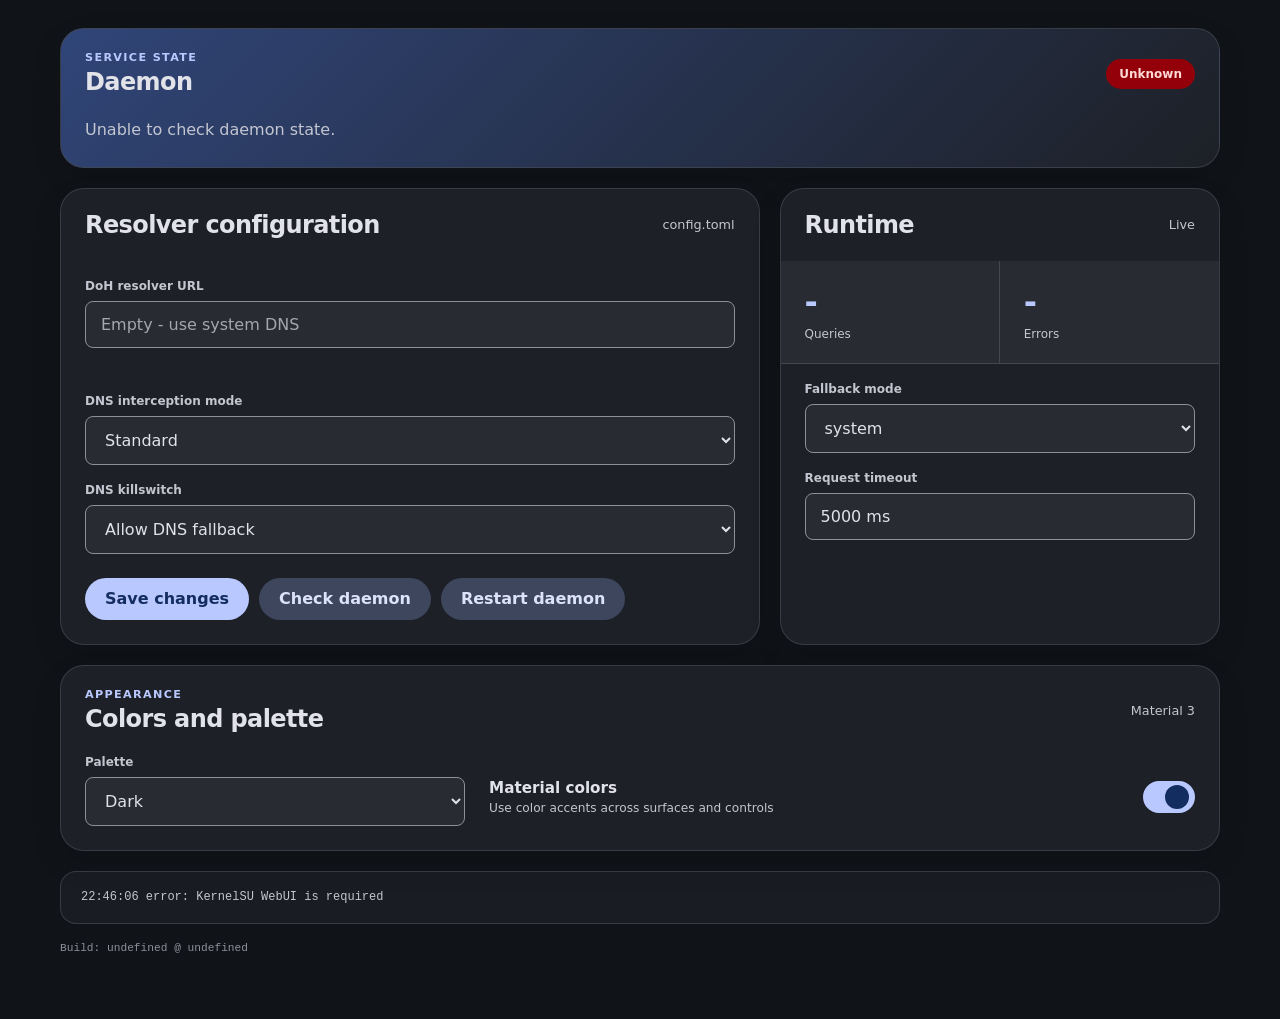
==== commit 06812b15: "Merge refactor/rust-state-cache: state, locks, cache (P1)" ====
--- a/module/webroot/index.html
+++ b/module/webroot/index.html
@@ -1,149 +1,139 @@
 <!doctype html>
 <html lang="en">
-  <head>
-    <meta charset="utf-8" />
-    <meta name="viewport" content="width=device-width, initial-scale=1" />
-    <title>DoH DNS</title>
-    <link rel="stylesheet" href="styles.css" />
-  </head>
-  <body>
-    <div class="app">
-      <main class="main">
-        <section class="content">
-          <section class="card daemon-card">
-            <div class="card-header">
-              <div>
-                <p class="eyebrow">Service state</p>
-                <h2 class="card-title">Daemon</h2>
-              </div>
-              <span class="status-badge" id="daemonStatus">Checking...</span>
-            </div>
-            <div class="card-body">
-              <p class="daemon-status-text" id="daemonStatusText">
-                Checking daemon state...
-              </p>
-            </div>
-          </section>
+<head>
+	<meta charset="utf-8">
+	<meta name="viewport" content="width=device-width, initial-scale=1">
+	<title>DoH DNS</title>
+	<link rel="stylesheet" href="styles.css">
+</head>
+<body>
+	<div class="app">
+		<main class="main">
+			<section class="content">
+				<!-- Service status card -->
+				<section class="card daemon-card">
+					<div class="card-header">
+						<div>
+							<p class="eyebrow">Service state</p>
+							<h2 class="card-title">Daemon</h2>
+						</div>
+						<span class="status-badge" id="daemonStatus">Checking...</span>
+					</div>
+					<div class="card-body">
+						<p class="daemon-status-text" id="daemonStatusText">Checking daemon state...</p>
+					</div>
+				</section>
 
-          <section class="card">
-            <div class="card-header">
-              <h2 class="card-title">Resolver configuration</h2>
-              <span class="card-support">config.toml</span>
-            </div>
-            <div class="card-body">
-              <div class="field">
-                <label for="resolverUrl">DoH resolver URL</label>
-                <input
-                  id="resolverUrl"
-                  list="resolverHistory"
-                  value=""
-                  placeholder="Empty - use system DNS"
-                  aria-describedby="resolverError"
-                />
-                <datalist id="resolverHistory"></datalist>
-                <span class="error" id="resolverError" role="alert"></span>
-                <div
-                  class="history-list"
-                  id="resolverHistoryList"
-                  aria-label="Saved servers"
-                ></div>
-              </div>
-              <div class="field">
-                <label for="tunMode">DNS interception mode</label>
-                <select id="tunMode">
-                  <option value="off">Standard</option>
-                  <option value="on">TUN - compatible with VPN</option>
-                </select>
-              </div>
-              <div class="field">
-                <label for="killswitchMode">DNS killswitch</label>
-                <select id="killswitchMode">
-                  <option value="off">Allow DNS fallback</option>
-                  <option value="on">Block DNS when DoH is unavailable</option>
-                </select>
-              </div>
-              <div class="actions">
-                <button id="saveButton">Save changes</button>
-                <button class="tonal" id="testButton">Check daemon</button>
-                <button class="tonal" id="restartButton">Restart daemon</button>
-              </div>
-            </div>
-          </section>
+				<!-- Resolver settings: fields, validation messages, and saved history -->
+				<section class="card">
+					<div class="card-header">
+						<h2 class="card-title">Resolver configuration</h2>
+						<span class="card-support">config.toml</span>
+					</div>
+					<div class="card-body">
+						<!-- Resolver URL field and history -->
+						<div class="field">
+							<label for="resolverUrl">DoH resolver URL</label>
+							<input id="resolverUrl" list="resolverHistory" value="" placeholder="Empty - use system DNS" aria-describedby="resolverError">
+							<datalist id="resolverHistory"></datalist>
+							<span class="error" id="resolverError" role="alert"></span>
+							<div class="history-list" id="resolverHistoryList" aria-label="Saved servers"></div>
+						</div>
+						<!-- DNS behavior fields -->
+						<div class="field">
+							<label for="tunMode">DNS interception mode</label>
+							<select id="tunMode">
+								<option value="off">Standard</option>
+								<option value="on">TUN - compatible with VPN</option>
+							</select>
+						</div>
+						<div class="field">
+							<label for="killswitchMode">DNS killswitch</label>
+							<select id="killswitchMode">
+								<option value="off">Allow DNS fallback</option>
+								<option value="on">Block DNS when DoH is unavailable</option>
+							</select>
+						</div>
+						<div class="actions">
+							<button id="saveButton">Save changes</button>
+							<button class="tonal" id="testButton">Check daemon</button>
+							<button class="tonal" id="restartButton">Restart daemon</button>
+						</div>
+					</div>
+				</section>
 
-          <section class="card">
-            <div class="card-header">
-              <h2 class="card-title">Runtime</h2>
-              <span class="card-support">Live</span>
-            </div>
-            <div class="metrics">
-              <div class="metric">
-                <div class="metric-value" id="queries">-</div>
-                <div class="metric-label">Queries</div>
-              </div>
-              <div class="metric">
-                <div class="metric-value" id="errors">-</div>
-                <div class="metric-label">Errors</div>
-              </div>
-            </div>
-            <div class="card-body">
-              <div class="field">
-                <label for="fallback">Fallback mode</label>
-                <select id="fallback">
-                  <option>system</option>
-                  <option>servfail</option>
-                  <option>disabled</option>
-                </select>
-              </div>
-              <div class="field">
-                <label for="timeout">Request timeout</label>
-                <input
-                  id="timeout"
-                  value="5000 ms"
-                  inputmode="numeric"
-                  aria-describedby="timeoutError"
-                />
-                <span class="error" id="timeoutError" role="alert"></span>
-              </div>
-            </div>
-          </section>
+				<!-- Runtime metrics and controls -->
+				<section class="card">
+					<div class="card-header">
+						<h2 class="card-title">Runtime</h2>
+						<span class="card-support">Live</span>
+					</div>
+					<div class="metrics">
+						<div class="metric">
+							<div class="metric-value" id="queries">-</div>
+							<div class="metric-label">Queries</div>
+						</div>
+						<div class="metric">
+							<div class="metric-value" id="errors">-</div>
+							<div class="metric-label">Errors</div>
+						</div>
+					</div>
+					<div class="card-body">
+						<div class="field">
+							<label for="fallback">Fallback mode</label>
+							<select id="fallback">
+								<option>system</option>
+								<option>servfail</option>
+								<option>disabled</option>
+							</select>
+						</div>
+						<div class="field">
+							<label for="timeout">Request timeout</label>
+							<input id="timeout" value="5000 ms" inputmode="numeric" aria-describedby="timeoutError">
+							<span class="error" id="timeoutError" role="alert"></span>
+						</div>
+					</div>
+				</section>
 
-          <section class="card palette-card" aria-labelledby="paletteTitle">
-            <div class="card-header">
-              <div>
-                <p class="eyebrow">Appearance</p>
-                <h2 class="card-title" id="paletteTitle">Colors and palette</h2>
-              </div>
-              <span class="card-support">Material 3</span>
-            </div>
-            <div class="card-body palette-body">
-              <div class="field palette-select">
-                <label for="themeMode">Palette</label>
-                <select id="themeMode">
-                  <option value="white">White</option>
-                  <option value="dark" selected>Dark</option>
-                  <option value="black">AMOLED black</option>
-                </select>
-              </div>
-              <label class="material-colors-toggle" for="materialColors">
-                <span class="toggle-copy">
-                  <strong>Material colors</strong>
-                  <small>Use color accents across surfaces and controls</small>
-                </span>
-                <input id="materialColors" type="checkbox" checked />
-                <span class="switch-track" aria-hidden="true">
-                  <span class="switch-thumb"></span>
-                </span>
-              </label>
-            </div>
-          </section>
-        </section>
-        <div class="log" id="log"></div>
-        <footer class="build-info" id="buildInfo">Build: unknown</footer>
-      </main>
-    </div>
-    <script src="build-info.js"></script>
-    <script src="js/api.js"></script>
-    <script src="js/state.js"></script>
-    <script src="js/app.js"></script>
-  </body>
+				<!-- Appearance controls -->
+				<section class="card palette-card" aria-labelledby="paletteTitle">
+					<div class="card-header">
+						<div>
+							<p class="eyebrow">Appearance</p>
+							<h2 class="card-title" id="paletteTitle">Colors and palette</h2>
+						</div>
+						<span class="card-support">Material 3</span>
+					</div>
+					<div class="card-body palette-body">
+						<div class="field palette-select">
+							<label for="themeMode">Palette</label>
+							<select id="themeMode">
+								<option value="white">White</option>
+								<option value="dark" selected>Dark</option>
+								<option value="black">AMOLED black</option>
+							</select>
+						</div>
+						<label class="material-colors-toggle" for="materialColors">
+							<span class="toggle-copy">
+								<strong>Material colors</strong>
+								<small>Use color accents across surfaces and controls</small>
+							</span>
+							<input id="materialColors" type="checkbox" checked>
+							<span class="switch-track" aria-hidden="true">
+								<span class="switch-thumb"></span>
+							</span>
+						</label>
+					</div>
+				</section>
+			</section>
+			<!-- Service log and build details -->
+			<div class="log" id="log"></div>
+			<footer class="build-info" id="buildInfo">Build: unknown</footer>
+		</main>
+	</div>
+	<script src="build-info.js"></script>
+	<script src="js/api.js"></script>
+	<script src="js/state.js"></script>
+	<script src="js/app.js"></script>
+</body>
 </html>
--- a/module/webroot/styles.css
+++ b/module/webroot/styles.css
@@ -2,544 +2,483 @@
 
 :root,
 :root[data-theme="dark"] {
-  color-scheme: dark;
-  --md-sys-color-primary: var(--primary, #b9c8ff);
-  --md-sys-color-on-primary: var(--onPrimary, #142d60);
-  --md-sys-color-primary-container: var(--primaryContainer, #304578);
-  --md-sys-color-on-primary-container: var(--onPrimaryContainer, #dce2ff);
-  --md-sys-color-secondary: var(--secondary, #bec6df);
-  --md-sys-color-on-secondary: var(--onSecondary, #283041);
-  --md-sys-color-secondary-container: var(--secondaryContainer, #3d465d);
-  --md-sys-color-on-secondary-container: var(--onSecondaryContainer, #dbe2f9);
-  --md-sys-color-tertiary: var(--tertiary, #ddbce0);
-  --md-sys-color-on-tertiary: var(--onTertiary, #3f2842);
-  --md-sys-color-error: var(--error, #ffb4ab);
-  --md-sys-color-on-error: var(--onError, #690005);
-  --md-sys-color-error-container: var(--errorContainer, #93000a);
-  --md-sys-color-on-error-container: var(--onErrorContainer, #ffdad6);
-  --md-sys-color-surface: var(--background, #101318);
-  --md-sys-color-surface-container-low: var(--surfaceContainerLow, #191c22);
-  --md-sys-color-surface-container: var(--surfaceContainer, #1d2026);
-  --md-sys-color-surface-container-high: var(--surfaceContainerHigh, #282b32);
-  --md-sys-color-surface-container-highest: var(
-    --surfaceContainerHighest,
-    #33353d
-  );
-  --md-sys-color-on-surface: var(--onSurface, #e2e2e9);
-  --md-sys-color-on-surface-variant: var(--onSurfaceVariant, #c3c6d0);
-  --md-sys-color-outline: var(--outline, #8d9099);
-  --md-sys-color-outline-variant: var(--outlineVariant, #43474f);
-  --md-sys-color-shadow: var(--shadow, #000000);
-  /* Shape tokens */
-  --md-sys-shape-small: 8px;
-  --md-sys-shape-medium: 16px;
-  --md-sys-shape-large: 24px;
-  --md-sys-shape-extra-large: 32px;
-  --md-sys-shape-full: 999px;
-  /* Motion and typography tokens */
-  --md-motion-standard: 220ms cubic-bezier(0.2, 0, 0, 1);
-  --md-typescale-display: clamp(2.4rem, 7vw, 4.8rem);
-  --md-typescale-title: 1.5rem;
-  --md-typescale-body: 1rem;
-  --md-typescale-label: 0.75rem;
-}
-
+	/* Цвета */
+	color-scheme: dark;
+	--md-sys-color-primary: var(--primary, #b9c8ff);
+	--md-sys-color-on-primary: var(--onPrimary, #142d60);
+	--md-sys-color-primary-container: var(--primaryContainer, #304578);
+	--md-sys-color-on-primary-container: var(--onPrimaryContainer, #dce2ff);
+	--md-sys-color-secondary: var(--secondary, #bec6df);
+	--md-sys-color-on-secondary: var(--onSecondary, #283041);
+	--md-sys-color-secondary-container: var(--secondaryContainer, #3d465d);
+	--md-sys-color-on-secondary-container: var(--onSecondaryContainer, #dbe2f9);
+	--md-sys-color-tertiary: var(--tertiary, #ddbce0);
+	--md-sys-color-on-tertiary: var(--onTertiary, #3f2842);
+	--md-sys-color-error: var(--error, #ffb4ab);
+	--md-sys-color-on-error: var(--onError, #690005);
+	--md-sys-color-error-container: var(--errorContainer, #93000a);
+	--md-sys-color-on-error-container: var(--onErrorContainer, #ffdad6);
+	--md-sys-color-surface: var(--background, #101318);
+	--md-sys-color-surface-container-low: var(--surfaceContainerLow, #191c22);
+	--md-sys-color-surface-container: var(--surfaceContainer, #1d2026);
+	--md-sys-color-surface-container-high: var(--surfaceContainerHigh, #282b32);
+	--md-sys-color-surface-container-highest: var(--surfaceContainerHighest, #33353d);
+	--md-sys-color-on-surface: var(--onSurface, #e2e2e9);
+	--md-sys-color-on-surface-variant: var(--onSurfaceVariant, #c3c6d0);
+	--md-sys-color-outline: var(--outline, #8d9099);
+	--md-sys-color-outline-variant: var(--outlineVariant, #43474f);
+	--md-sys-color-shadow: var(--shadow, #000000);
+	/* Формы */
+	--md-sys-shape-small: 8px;
+	--md-sys-shape-medium: 16px;
+	--md-sys-shape-large: 24px;
+	--md-sys-shape-extra-large: 32px;
+	--md-sys-shape-full: 999px;
+	/* Движение */
+	--md-motion-standard: 220ms cubic-bezier(.2, 0, 0, 1);
+	/* Типографика */
+	--md-typescale-display: clamp(2.4rem, 7vw, 4.8rem);
+	--md-typescale-title: 1.5rem;
+	--md-typescale-body: 1rem;
+	--md-typescale-label: .75rem;
+}
 :root[data-theme="white"] {
-  color-scheme: light;
-  --md-sys-color-primary: var(--primary, #405f91);
-  --md-sys-color-on-primary: var(--onPrimary, #ffffff);
-  --md-sys-color-primary-container: var(--primaryContainer, #d8e2ff);
-  --md-sys-color-on-primary-container: var(--onPrimaryContainer, #001a41);
-  --md-sys-color-secondary: var(--secondary, #565e71);
-  --md-sys-color-on-secondary: var(--onSecondary, #ffffff);
-  --md-sys-color-secondary-container: var(--secondaryContainer, #dae2f9);
-  --md-sys-color-on-secondary-container: var(--onSecondaryContainer, #131b2b);
-  --md-sys-color-tertiary: var(--tertiary, #725572);
-  --md-sys-color-on-tertiary: var(--onTertiary, #ffffff);
-  --md-sys-color-error: var(--error, #ba1a1a);
-  --md-sys-color-on-error: var(--onError, #ffffff);
-  --md-sys-color-error-container: var(--errorContainer, #ffdad6);
-  --md-sys-color-on-error-container: var(--onErrorContainer, #410002);
-  --md-sys-color-surface: var(--background, #f9f9ff);
-  --md-sys-color-surface-container-low: var(--surfaceContainerLow, #f2f3fa);
-  --md-sys-color-surface-container: var(--surfaceContainer, #ecedf4);
-  --md-sys-color-surface-container-high: var(--surfaceContainerHigh, #e6e7ee);
-  --md-sys-color-surface-container-highest: var(
-    --surfaceContainerHighest,
-    #e0e1e8
-  );
-  --md-sys-color-on-surface: var(--onSurface, #191b20);
-  --md-sys-color-on-surface-variant: var(--onSurfaceVariant, #44474f);
-  --md-sys-color-outline: var(--outline, #74777f);
-  --md-sys-color-outline-variant: var(--outlineVariant, #c4c6cf);
-  --md-sys-color-shadow: var(--shadow, #303039);
-}
-
+	color-scheme: light;
+	--md-sys-color-primary: var(--primary, #405f91);
+	--md-sys-color-on-primary: var(--onPrimary, #ffffff);
+	--md-sys-color-primary-container: var(--primaryContainer, #d8e2ff);
+	--md-sys-color-on-primary-container: var(--onPrimaryContainer, #001a41);
+	--md-sys-color-secondary: var(--secondary, #565e71);
+	--md-sys-color-on-secondary: var(--onSecondary, #ffffff);
+	--md-sys-color-secondary-container: var(--secondaryContainer, #dae2f9);
+	--md-sys-color-on-secondary-container: var(--onSecondaryContainer, #131b2b);
+	--md-sys-color-tertiary: var(--tertiary, #725572);
+	--md-sys-color-on-tertiary: var(--onTertiary, #ffffff);
+	--md-sys-color-error: var(--error, #ba1a1a);
+	--md-sys-color-on-error: var(--onError, #ffffff);
+	--md-sys-color-error-container: var(--errorContainer, #ffdad6);
+	--md-sys-color-on-error-container: var(--onErrorContainer, #410002);
+	--md-sys-color-surface: var(--background, #f9f9ff);
+	--md-sys-color-surface-container-low: var(--surfaceContainerLow, #f2f3fa);
+	--md-sys-color-surface-container: var(--surfaceContainer, #ecedf4);
+	--md-sys-color-surface-container-high: var(--surfaceContainerHigh, #e6e7ee);
+	--md-sys-color-surface-container-highest: var(--surfaceContainerHighest, #e0e1e8);
+	--md-sys-color-on-surface: var(--onSurface, #191b20);
+	--md-sys-color-on-surface-variant: var(--onSurfaceVariant, #44474f);
+	--md-sys-color-outline: var(--outline, #74777f);
+	--md-sys-color-outline-variant: var(--outlineVariant, #c4c6cf);
+	--md-sys-color-shadow: var(--shadow, #303039);
+}
 :root[data-theme="black"] {
-  color-scheme: dark;
-  --md-sys-color-primary: var(--primary, #9fcaff);
-  --md-sys-color-on-primary: var(--onPrimary, #003257);
-  --md-sys-color-primary-container: var(--primaryContainer, #064a7c);
-  --md-sys-color-on-primary-container: var(--onPrimaryContainer, #d1e4ff);
-  --md-sys-color-secondary: var(--secondary, #b7c9e2);
-  --md-sys-color-on-secondary: var(--onSecondary, #223448);
-  --md-sys-color-secondary-container: var(--secondaryContainer, #14283b);
-  --md-sys-color-on-secondary-container: var(--onSecondaryContainer, #d3e5ff);
-  --md-sys-color-tertiary: var(--tertiary, #c4c5ff);
-  --md-sys-color-on-tertiary: var(--onTertiary, #292b60);
-  --md-sys-color-error: var(--error, #ffb4ab);
-  --md-sys-color-on-error: var(--onError, #690005);
-  --md-sys-color-error-container: var(--errorContainer, #410002);
-  --md-sys-color-on-error-container: var(--onErrorContainer, #ffdad6);
-  --md-sys-color-surface: #000000;
-  --md-sys-color-surface-container-low: #050a10;
-  --md-sys-color-surface-container: #0a1119;
-  --md-sys-color-surface-container-high: #101c28;
-  --md-sys-color-surface-container-highest: #172636;
-  --md-sys-color-on-surface: var(--onSurface, #e3ecf7);
-  --md-sys-color-on-surface-variant: var(--onSurfaceVariant, #b4c5d8);
-  --md-sys-color-outline: var(--outline, #849bb4);
-  --md-sys-color-outline-variant: var(--outlineVariant, #30465d);
-  --md-sys-color-shadow: var(--shadow, #000000);
-}
-
+	color-scheme: dark;
+	--md-sys-color-primary: var(--primary, #9fcaff);
+	--md-sys-color-on-primary: var(--onPrimary, #003257);
+	--md-sys-color-primary-container: var(--primaryContainer, #064a7c);
+	--md-sys-color-on-primary-container: var(--onPrimaryContainer, #d1e4ff);
+	--md-sys-color-secondary: var(--secondary, #b7c9e2);
+	--md-sys-color-on-secondary: var(--onSecondary, #223448);
+	--md-sys-color-secondary-container: var(--secondaryContainer, #14283b);
+	--md-sys-color-on-secondary-container: var(--onSecondaryContainer, #d3e5ff);
+	--md-sys-color-tertiary: var(--tertiary, #c4c5ff);
+	--md-sys-color-on-tertiary: var(--onTertiary, #292b60);
+	--md-sys-color-error: var(--error, #ffb4ab);
+	--md-sys-color-on-error: var(--onError, #690005);
+	--md-sys-color-error-container: var(--errorContainer, #410002);
+	--md-sys-color-on-error-container: var(--onErrorContainer, #ffdad6);
+	--md-sys-color-surface: #000000;
+	--md-sys-color-surface-container-low: #050a10;
+	--md-sys-color-surface-container: #0a1119;
+	--md-sys-color-surface-container-high: #101c28;
+	--md-sys-color-surface-container-highest: #172636;
+	--md-sys-color-on-surface: var(--onSurface, #e3ecf7);
+	--md-sys-color-on-surface-variant: var(--onSurfaceVariant, #b4c5d8);
+	--md-sys-color-outline: var(--outline, #849bb4);
+	--md-sys-color-outline-variant: var(--outlineVariant, #30465d);
+	--md-sys-color-shadow: var(--shadow, #000000);
+}
 * {
-  box-sizing: border-box;
-}
-html {
-  min-width: 320px;
-  scroll-behavior: smooth;
-}
-body {
-  min-height: 100dvh;
-  margin: 0;
-  background: var(--md-sys-color-surface);
-  color: var(--md-sys-color-on-surface);
-  font-family: Roboto, system-ui, sans-serif;
-  transition:
-    background var(--md-motion-standard),
-    color var(--md-motion-standard);
-}
-button,
-input,
-select {
-  font: inherit;
-}
-button {
-  cursor: pointer;
-}
-button,
-input,
-select {
-  transition:
-    background var(--md-motion-standard),
-    border-color var(--md-motion-standard),
-    box-shadow var(--md-motion-standard),
-    color var(--md-motion-standard),
-    transform var(--md-motion-standard);
-}
-button:focus-visible,
-input:focus-visible,
-select:focus-visible {
-  outline: 3px solid var(--md-sys-color-primary);
-  outline-offset: 2px;
+	box-sizing: border-box;
+}html {
+	min-width: 320px;
+	scroll-behavior: smooth;
+}body {
+	min-height: 100dvh;
+	margin: 0;
+	background: var(--md-sys-color-surface);
+	color: var(--md-sys-color-on-surface);
+	font-family: Roboto, system-ui, sans-serif;
+	transition: background var(--md-motion-standard), color var(--md-motion-standard);
+}button, input, select {
+	font: inherit;
+}button {
+	cursor: pointer;
+}button, input, select {
+	transition: background var(--md-motion-standard), border-color var(--md-motion-standard), box-shadow var(--md-motion-standard), color var(--md-motion-standard), transform var(--md-motion-standard);
+}button:focus-visible, input:focus-visible, select:focus-visible {
+	outline: 3px solid var(--md-sys-color-primary);
+	outline-offset: 2px;
 }
 .app {
-  min-height: 100dvh;
-  display: flex;
+	min-height: 100dvh;
+	display: flex;
 }
 .main {
-  width: min(1160px, calc(100% - 40px));
-  margin: 0 auto;
-  padding: 28px 0 64px;
+	width: min(1160px, calc(100% - 40px));
+	margin: 0 auto;
+	padding: 28px 0 64px;
 }
 .eyebrow {
-  margin: 0 0 4px;
-  color: var(--md-sys-color-primary);
-  font-size: 0.7rem;
-  font-weight: 700;
-  letter-spacing: 0.12em;
-  text-transform: uppercase;
+	margin: 0 0 4px;
+	color: var(--md-sys-color-primary);
+	font-size: .7rem;
+	font-weight: 700;
+	letter-spacing: .12em;
+	text-transform: uppercase;
 }
 .content {
-  display: grid;
-  grid-template-columns: minmax(0, 1.35fr) minmax(300px, 0.85fr);
-  gap: 20px;
+	display: grid;
+	grid-template-columns: minmax(0, 1.35fr) minmax(300px, .85fr);
+	gap: 20px;
 }
 .card {
-  overflow: hidden;
-  border: 1px solid
-    color-mix(in srgb, var(--md-sys-color-outline-variant) 72%, transparent);
-  border-radius: var(--md-sys-shape-large);
-  background: var(--md-sys-color-surface-container);
-  box-shadow: 0 12px 30px
-    color-mix(in srgb, var(--md-sys-color-shadow) 12%, transparent);
+	overflow: hidden;
+	border: 1px solid color-mix(in srgb, var(--md-sys-color-outline-variant) 72%, transparent);
+	border-radius: var(--md-sys-shape-large);
+	background: var(--md-sys-color-surface-container);
+	box-shadow: 0 12px 30px color-mix(in srgb, var(--md-sys-color-shadow) 12%, transparent);
 }
 .daemon-card {
-  grid-column: 1 / -1;
-  background: linear-gradient(
-    135deg,
-    var(--md-sys-color-primary-container),
-    var(--md-sys-color-surface-container)
-  );
+	grid-column: 1 / -1;
+	background: linear-gradient(135deg, var(--md-sys-color-primary-container), var(--md-sys-color-surface-container));
 }
 .status-badge {
-  border-radius: var(--md-sys-shape-full);
-  padding: 8px 13px;
-  background: var(--md-sys-color-secondary-container);
-  color: var(--md-sys-color-on-secondary-container);
-  font-size: 0.75rem;
-  font-weight: 700;
+	border-radius: var(--md-sys-shape-full);
+	padding: 8px 13px;
+	background: var(--md-sys-color-secondary-container);
+	color: var(--md-sys-color-on-secondary-container);
+	font-size: .75rem;
+	font-weight: 700;
 }
 .status-badge.running {
-  background: var(--md-sys-color-primary);
-  color: var(--md-sys-color-on-primary);
+	background: var(--md-sys-color-primary);
+	color: var(--md-sys-color-on-primary);
 }
 .status-badge.stopped {
-  background: var(--md-sys-color-error-container);
-  color: var(--md-sys-color-on-error-container);
+	background: var(--md-sys-color-error-container);
+	color: var(--md-sys-color-on-error-container);
 }
 .status-badge.loading::before {
-  content: "";
-  display: inline-block;
-  width: 0.8em;
-  height: 0.8em;
-  margin-right: 0.5em;
-  border: 2px solid currentColor;
-  border-right-color: transparent;
-  border-radius: 50%;
-  animation: spin 0.8s linear infinite;
-  vertical-align: -0.1em;
-}
-@keyframes spin {
-  to {
-    transform: rotate(360deg);
-  }
-}
+	content: '';
+	display: inline-block;
+	width: .8em;
+	height: .8em;
+	margin-right: .5em;
+	border: 2px solid currentColor;
+	border-right-color: transparent;
+	border-radius: 50%;
+	animation: spin .8s linear infinite;
+	vertical-align: -.1em;
+}
+/* Анимации: индикатор загрузки и переключатель */
+@keyframes spin {to {
+	transform: rotate(360deg);
+} }
 .daemon-status-text {
-  max-width: 50ch;
-  margin: 0;
-  color: var(--md-sys-color-on-surface-variant);
-  line-height: 1.55;
+	max-width: 50ch;
+	margin: 0;
+	color: var(--md-sys-color-on-surface-variant);
+	line-height: 1.55;
 }
 .card-header {
-  display: flex;
-  align-items: center;
-  justify-content: space-between;
-  gap: 16px;
-  padding: 22px 24px;
+	display: flex;
+	align-items: center;
+	justify-content: space-between;
+	gap: 16px;
+	padding: 22px 24px;
 }
 .card-title {
-  margin: 0;
-  font-size: var(--md-typescale-title);
-  font-weight: 750;
-  letter-spacing: -0.025em;
+	margin: 0;
+	font-size: var(--md-typescale-title);
+	font-weight: 750;
+	letter-spacing: -.025em;
 }
 .card-support {
-  color: var(--md-sys-color-on-surface-variant);
-  font-size: 0.8rem;
+	color: var(--md-sys-color-on-surface-variant);
+	font-size: .8rem;
 }
 .card-body {
-  padding: 0 24px 24px;
+	padding: 0 24px 24px;
 }
 .field {
-  display: grid;
-  gap: 8px;
-  margin-top: 18px;
-}
-label {
-  color: var(--md-sys-color-on-surface-variant);
-  font-size: var(--md-typescale-label);
-  font-weight: 600;
-}
-input,
-select {
-  width: 100%;
-  border: 1px solid var(--md-sys-color-outline);
-  border-radius: var(--md-sys-shape-small);
-  padding: 13px 15px;
-  outline: 0;
-  background: var(--md-sys-color-surface-container-high);
-  color: var(--md-sys-color-on-surface);
-}
-input::placeholder {
-  color: var(--md-sys-color-on-surface-variant);
-  opacity: 0.8;
-}
-input:focus,
-select:focus {
-  border-color: var(--md-sys-color-primary);
-  box-shadow: 0 0 0 2px
-    color-mix(in srgb, var(--md-sys-color-primary) 28%, transparent);
-}
-input.invalid,
-select.invalid {
-  border-color: var(--md-sys-color-error);
-  box-shadow: 0 0 0 2px
-    color-mix(in srgb, var(--md-sys-color-error) 28%, transparent);
-}
-input:disabled,
-select:disabled {
-  cursor: not-allowed;
-  opacity: 0.55;
+	display: grid;
+	gap: 8px;
+	margin-top: 18px;
+}label {
+	color: var(--md-sys-color-on-surface-variant);
+	font-size: var(--md-typescale-label);
+	font-weight: 600;
+}input, select {
+	width: 100%;
+	border: 1px solid var(--md-sys-color-outline);
+	border-radius: var(--md-sys-shape-small);
+	padding: 13px 15px;
+	outline: 0;
+	background: var(--md-sys-color-surface-container-high);
+	color: var(--md-sys-color-on-surface);
+}input::placeholder {
+	color: var(--md-sys-color-on-surface-variant);
+	opacity: .8;
+}input:focus, select:focus {
+	border-color: var(--md-sys-color-primary);
+	box-shadow: 0 0 0 2px color-mix(in srgb, var(--md-sys-color-primary) 28%, transparent);
+}input.invalid, select.invalid {
+	border-color: var(--md-sys-color-error);
+	box-shadow: 0 0 0 2px color-mix(in srgb, var(--md-sys-color-error) 28%, transparent);
+}input:disabled, select:disabled {
+	cursor: not-allowed;
+	opacity: .55;
 }
 .error {
-  min-height: 1em;
-  color: var(--md-sys-color-error);
-  font-size: 0.75rem;
+	min-height: 1em;
+	color: var(--md-sys-color-error);
+	font-size: .75rem;
 }
 .history-list {
-  display: grid;
-  gap: 6px;
+	display: grid;
+	gap: 6px;
 }
 .history-item {
-  min-height: 38px;
-  overflow: hidden;
-  padding: 0 13px;
-  border: 1px solid var(--md-sys-color-outline-variant);
-  border-radius: var(--md-sys-shape-small);
-  background: transparent;
-  color: var(--md-sys-color-on-surface-variant);
-  font-size: 0.8rem;
-  font-weight: 500;
-  text-align: left;
-  text-overflow: ellipsis;
-  white-space: nowrap;
+	min-height: 38px;
+	overflow: hidden;
+	padding: 0 13px;
+	border: 1px solid var(--md-sys-color-outline-variant);
+	border-radius: var(--md-sys-shape-small);
+	background: transparent;
+	color: var(--md-sys-color-on-surface-variant);
+	font-size: .8rem;
+	font-weight: 500;
+	text-align: left;
+	text-overflow: ellipsis;
+	white-space: nowrap;
 }
 .history-item:hover {
-  border-color: var(--md-sys-color-primary);
-  background: var(--md-sys-color-primary-container);
-  color: var(--md-sys-color-on-primary-container);
-  transform: translateX(2px);
+	border-color: var(--md-sys-color-primary);
+	background: var(--md-sys-color-primary-container);
+	color: var(--md-sys-color-on-primary-container);
+	transform: translateX(2px);
 }
 .actions {
-  display: flex;
-  flex-wrap: wrap;
-  gap: 10px;
-  margin-top: 24px;
-}
-button {
-  min-height: 42px;
-  border: 0;
-  border-radius: var(--md-sys-shape-full);
-  padding: 0 20px;
-  background: var(--md-sys-color-primary);
-  color: var(--md-sys-color-on-primary);
-  font-weight: 700;
-}
-button:hover {
-  filter: brightness(1.08);
-  transform: translateY(-1px);
-}
-button.tonal {
-  background: var(--md-sys-color-secondary-container);
-  color: var(--md-sys-color-on-secondary-container);
-}
-button:active {
-  transform: scale(0.98);
-}
-button:disabled {
-  cursor: not-allowed;
-  opacity: 0.55;
-  filter: none;
-  transform: none;
+	display: flex;
+	flex-wrap: wrap;
+	gap: 10px;
+	margin-top: 24px;
+}button {
+	min-height: 42px;
+	border: 0;
+	border-radius: var(--md-sys-shape-full);
+	padding: 0 20px;
+	background: var(--md-sys-color-primary);
+	color: var(--md-sys-color-on-primary);
+	font-weight: 700;
+}button:hover {
+	filter: brightness(1.08);
+	transform: translateY(-1px);
+}button.tonal {
+	background: var(--md-sys-color-secondary-container);
+	color: var(--md-sys-color-on-secondary-container);
+}button:active {
+	transform: scale(.98);
+}button:disabled {
+	cursor: not-allowed;
+	opacity: .55;
+	filter: none;
+	transform: none;
 }
 .metrics {
-  display: grid;
-  grid-template-columns: 1fr 1fr;
+	display: grid;
+	grid-template-columns: 1fr 1fr;
 }
 .metric {
-  padding: 22px 24px;
-  background: var(--md-sys-color-surface-container-high);
+	padding: 22px 24px;
+	background: var(--md-sys-color-surface-container-high);
 }
 .metric:nth-child(odd) {
-  border-right: 1px solid var(--md-sys-color-outline-variant);
-}
-.metric:nth-child(-n + 2) {
-  border-bottom: 1px solid var(--md-sys-color-outline-variant);
+	border-right: 1px solid var(--md-sys-color-outline-variant);
+}
+.metric:nth-child(-n+2) {
+	border-bottom: 1px solid var(--md-sys-color-outline-variant);
 }
 .metric-value {
-  color: var(--md-sys-color-primary);
-  font-size: 2rem;
-  font-variant-numeric: tabular-nums;
-  font-weight: 750;
-  letter-spacing: -0.04em;
+	color: var(--md-sys-color-primary);
+	font-size: 2rem;
+	font-variant-numeric: tabular-nums;
+	font-weight: 750;
+	letter-spacing: -.04em;
 }
 .metric-label {
-  margin-top: 6px;
-  color: var(--md-sys-color-on-surface-variant);
-  font-size: var(--md-typescale-label);
+	margin-top: 6px;
+	color: var(--md-sys-color-on-surface-variant);
+	font-size: var(--md-typescale-label);
 }
 .log {
-  min-height: 44px;
-  margin-top: 20px;
-  padding: 15px 20px;
-  border: 1px solid
-    color-mix(in srgb, var(--md-sys-color-outline-variant) 72%, transparent);
-  border-radius: var(--md-sys-shape-medium);
-  background: var(--md-sys-color-surface-container-low);
-  color: var(--md-sys-color-on-surface-variant);
-  font-family: ui-monospace, monospace;
-  font-size: 0.75rem;
-  line-height: 1.8;
+	min-height: 44px;
+	margin-top: 20px;
+	padding: 15px 20px;
+	border: 1px solid color-mix(in srgb, var(--md-sys-color-outline-variant) 72%, transparent);
+	border-radius: var(--md-sys-shape-medium);
+	background: var(--md-sys-color-surface-container-low);
+	color: var(--md-sys-color-on-surface-variant);
+	font-family: ui-monospace, monospace;
+	font-size: .75rem;
+	line-height: 1.8;
 }
 .log strong {
-  color: var(--md-sys-color-primary);
-  font-weight: 700;
+	color: var(--md-sys-color-primary);
+	font-weight: 700;
 }
 .build-info {
-  margin-top: 18px;
-  color: var(--md-sys-color-outline);
-  font:
-    0.7rem ui-monospace,
-    monospace;
-  overflow-wrap: anywhere;
+	margin-top: 18px;
+	color: var(--md-sys-color-outline);
+	font: .7rem ui-monospace, monospace;
+	overflow-wrap: anywhere;
 }
 .palette-card {
-  grid-column: 1 / -1;
+	grid-column: 1 / -1;
 }
 .palette-body {
-  display: grid;
-  grid-template-columns: minmax(180px, 0.7fr) minmax(260px, 1.3fr);
-  align-items: end;
-  gap: 24px;
+	display: grid;
+	grid-template-columns: minmax(180px, .7fr) minmax(260px, 1.3fr);
+	align-items: end;
+	gap: 24px;
 }
 .palette-select {
-  margin-top: 0;
+	margin-top: 0;
 }
 .material-colors-toggle {
-  display: flex;
-  min-height: 58px;
-  align-items: center;
-  justify-content: space-between;
-  gap: 20px;
-  cursor: pointer;
+	display: flex;
+	min-height: 58px;
+	align-items: center;
+	justify-content: space-between;
+	gap: 20px;
+	cursor: pointer;
 }
 .toggle-copy {
-  display: grid;
-  gap: 4px;
+	display: grid;
+	gap: 4px;
 }
 .toggle-copy strong {
-  color: var(--md-sys-color-on-surface);
-  font-size: 0.95rem;
-  font-weight: 650;
+	color: var(--md-sys-color-on-surface);
+	font-size: .95rem;
+	font-weight: 650;
 }
 .toggle-copy small {
-  color: var(--md-sys-color-on-surface-variant);
-  font-size: 0.76rem;
-  font-weight: 400;
+	color: var(--md-sys-color-on-surface-variant);
+	font-size: .76rem;
+	font-weight: 400;
 }
 .material-colors-toggle input {
-  position: absolute;
-  width: 1px;
-  height: 1px;
-  overflow: hidden;
-  clip-path: inset(50%);
-  white-space: nowrap;
+	position: absolute;
+	width: 1px;
+	height: 1px;
+	overflow: hidden;
+	clip-path: inset(50%);
+	white-space: nowrap;
 }
 .switch-track {
-  --track-inner-width: 40px;
-  --thumb-size: 16px;
-  display: flex;
-  width: 52px;
-  height: 32px;
-  flex: 0 0 auto;
-  align-items: center;
-  padding: 4px;
-  border: 2px solid var(--md-sys-color-outline);
-  border-radius: var(--md-sys-shape-full);
-  background: var(--md-sys-color-surface-container-highest);
-  transition:
-    background var(--md-motion-standard),
-    border-color var(--md-motion-standard);
+	display: flex;
+	width: 52px;
+	height: 32px;
+	flex: 0 0 auto;
+	align-items: center;
+	padding: 4px;
+	border: 2px solid var(--md-sys-color-outline);
+	border-radius: var(--md-sys-shape-full);
+	background: var(--md-sys-color-surface-container-highest);
+	transition: background var(--md-motion-standard), border-color var(--md-motion-standard);
 }
 .switch-thumb {
-  width: var(--thumb-size);
-  height: var(--thumb-size);
-  border-radius: 50%;
-  background: var(--md-sys-color-outline);
-  transition:
-    width var(--md-motion-standard),
-    height var(--md-motion-standard),
-    transform var(--md-motion-standard),
-    background var(--md-motion-standard);
+	width: 16px;
+	height: 16px;
+	border-radius: 50%;
+	background: var(--md-sys-color-outline);
+	transition: width var(--md-motion-standard), height var(--md-motion-standard), transform var(--md-motion-standard), background var(--md-motion-standard);
 }
 .material-colors-toggle input:checked + .switch-track {
-  border-color: var(--md-sys-color-primary);
-  background: var(--md-sys-color-primary);
+	border-color: var(--md-sys-color-primary);
+	background: var(--md-sys-color-primary);
 }
 .material-colors-toggle input:checked + .switch-track .switch-thumb {
-  width: 24px;
-  height: 24px;
-  transform: translateX(calc(var(--track-inner-width) - 24px));
-  background: var(--md-sys-color-on-primary);
+	width: 24px;
+	height: 24px;
+	transform: translateX(calc(52px - 8px - 4px - 24px));
+	background: var(--md-sys-color-on-primary);
 }
 .material-colors-toggle input:focus-visible + .switch-track {
-  outline: 3px solid var(--md-sys-color-primary);
-  outline-offset: 3px;
+	outline: 3px solid var(--md-sys-color-primary);
+	outline-offset: 3px;
 }
 :root[data-material-colors="false"] {
-  --md-sys-color-primary: #c4c9d4;
-  --md-sys-color-on-primary: #282b31;
-  --md-sys-color-primary-container: #383c44;
-  --md-sys-color-on-primary-container: #e1e4ec;
-  --md-sys-color-secondary: #c4c9d4;
-  --md-sys-color-on-secondary: #282b31;
-  --md-sys-color-secondary-container: #383c44;
-  --md-sys-color-on-secondary-container: #e1e4ec;
-  --md-sys-color-tertiary: #c4c9d4;
-  --md-sys-color-on-tertiary: #282b31;
+	--md-sys-color-primary: #c4c9d4;
+	--md-sys-color-on-primary: #282b31;
+	--md-sys-color-primary-container: #383c44;
+	--md-sys-color-on-primary-container: #e1e4ec;
+	--md-sys-color-secondary: #c4c9d4;
+	--md-sys-color-on-secondary: #282b31;
+	--md-sys-color-secondary-container: #383c44;
+	--md-sys-color-on-secondary-container: #e1e4ec;
+	--md-sys-color-tertiary: #c4c9d4;
+	--md-sys-color-on-tertiary: #282b31;
 }
 :root[data-theme="white"][data-material-colors="false"] {
-  --md-sys-color-primary: #50545c;
-  --md-sys-color-on-primary: #ffffff;
-  --md-sys-color-primary-container: #e0e2e7;
-  --md-sys-color-on-primary-container: #191b20;
-  --md-sys-color-secondary: #555961;
-  --md-sys-color-on-secondary: #ffffff;
-  --md-sys-color-secondary-container: #e5e6eb;
-  --md-sys-color-on-secondary-container: #191b20;
-  --md-sys-color-tertiary: #555961;
-  --md-sys-color-on-tertiary: #ffffff;
+	--md-sys-color-primary: #50545c;
+	--md-sys-color-on-primary: #ffffff;
+	--md-sys-color-primary-container: #e0e2e7;
+	--md-sys-color-on-primary-container: #191b20;
+	--md-sys-color-secondary: #555961;
+	--md-sys-color-on-secondary: #ffffff;
+	--md-sys-color-secondary-container: #e5e6eb;
+	--md-sys-color-on-secondary-container: #191b20;
+	--md-sys-color-tertiary: #555961;
+	--md-sys-color-on-tertiary: #ffffff;
 }
 :root[data-theme="black"][data-material-colors="false"] {
-  --md-sys-color-primary: #d0d3da;
-  --md-sys-color-on-primary: #25282e;
-  --md-sys-color-primary-container: #383c44;
-  --md-sys-color-on-primary-container: #e2e5ec;
-  --md-sys-color-secondary: #c5c9d0;
-  --md-sys-color-on-secondary: #25282e;
-  --md-sys-color-secondary-container: #24282e;
-  --md-sys-color-on-secondary-container: #e2e5ec;
-  --md-sys-color-tertiary: #d0d3da;
-  --md-sys-color-on-tertiary: #25282e;
-}
+	--md-sys-color-primary: #d0d3da;
+	--md-sys-color-on-primary: #25282e;
+	--md-sys-color-primary-container: #383c44;
+	--md-sys-color-on-primary-container: #e2e5ec;
+	--md-sys-color-secondary: #c5c9d0;
+	--md-sys-color-on-secondary: #25282e;
+	--md-sys-color-secondary-container: #24282e;
+	--md-sys-color-on-secondary-container: #e2e5ec;
+	--md-sys-color-tertiary: #d0d3da;
+	--md-sys-color-on-tertiary: #25282e;
+}
+/* Адаптивная раскладка */
 @media (max-width: 760px) {
-  .main {
-    width: min(100% - 28px, 620px);
-    padding-top: 20px;
-  }
-  .content {
-    grid-template-columns: 1fr;
-  }
-  .card-header,
-  .card-body {
-    padding-left: 18px;
-    padding-right: 18px;
-  }
-  .palette-body {
-    grid-template-columns: 1fr;
-    gap: 18px;
-  }
-}
+.main {
+	width: min(100% - 28px, 620px);
+	padding-top: 20px;
+}
+.content {
+	grid-template-columns: 1fr;
+}
+.card-header, .card-body {
+	padding-left: 18px;
+	padding-right: 18px;
+}
+.palette-body {
+	grid-template-columns: 1fr;
+	gap: 18px;
+}
+}
+/* Анимация и настройка reduced motion */
 @media (prefers-reduced-motion: reduce) {
-  *,
-  *::before,
-  *::after {
-    scroll-behavior: auto !important;
-    transition-duration: 0.01ms !important;
-  }
-  .status-badge.loading::before {
-    animation-duration: 2s;
-  }
-}
+*,
+*::before,
+*::after {
+	scroll-behavior: auto !important;
+	transition-duration: 0.01ms !important;
+}
+.status-badge.loading::before {
+	animation-duration: 2s;
+} }
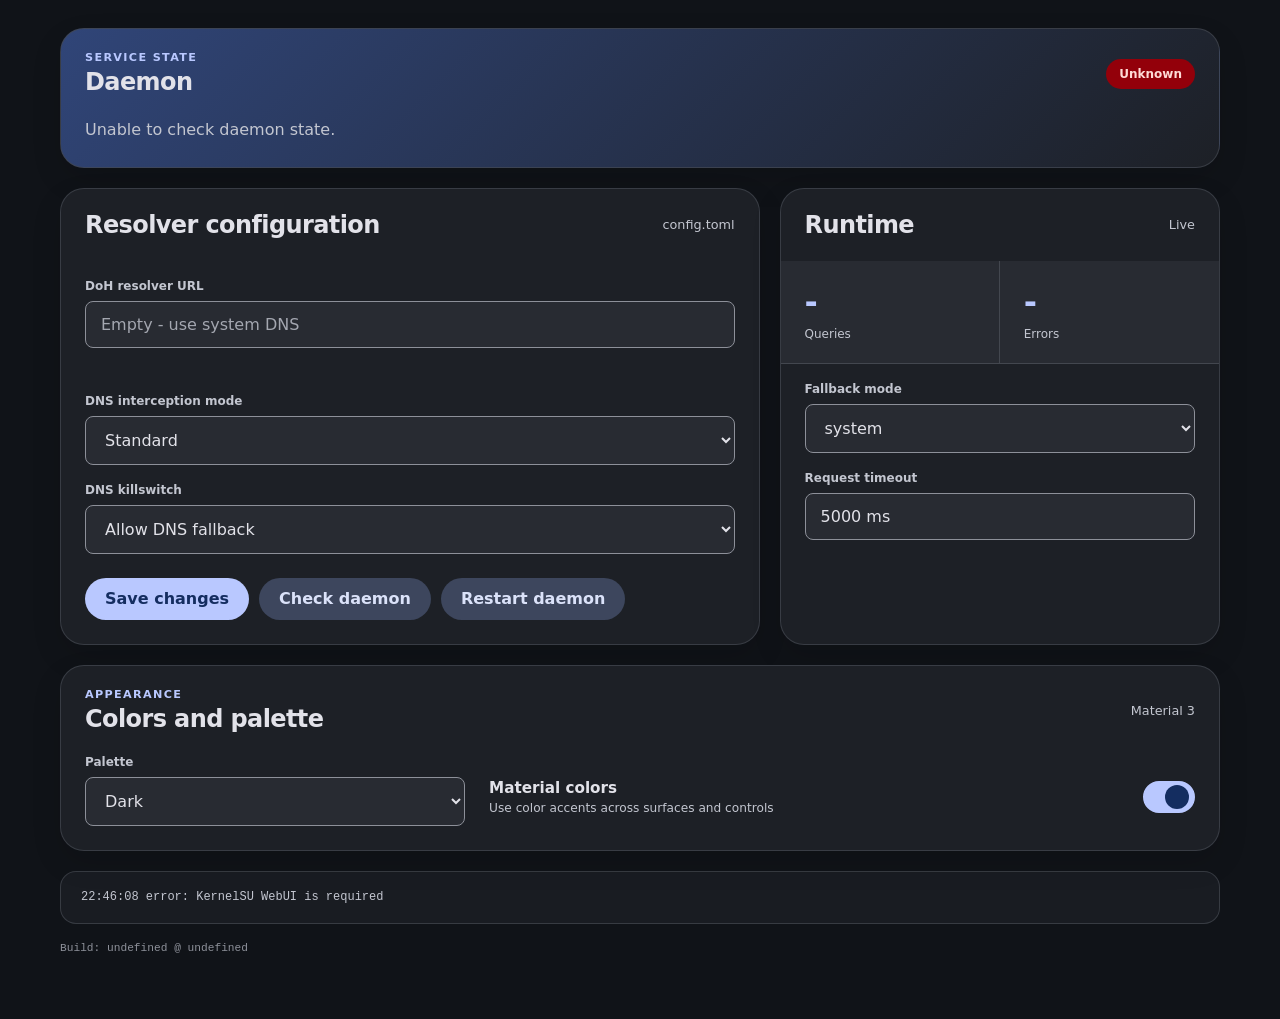
==== commit 452a5f2e: "Merge refactor/webui-state-api: refactor API layer and state modules (P1)" ====
--- a/module/webroot/index.html
+++ b/module/webroot/index.html
@@ -1,139 +1,149 @@
 <!doctype html>
 <html lang="en">
-<head>
-	<meta charset="utf-8">
-	<meta name="viewport" content="width=device-width, initial-scale=1">
-	<title>DoH DNS</title>
-	<link rel="stylesheet" href="styles.css">
-</head>
-<body>
-	<div class="app">
-		<main class="main">
-			<section class="content">
-				<!-- Service status card -->
-				<section class="card daemon-card">
-					<div class="card-header">
-						<div>
-							<p class="eyebrow">Service state</p>
-							<h2 class="card-title">Daemon</h2>
-						</div>
-						<span class="status-badge" id="daemonStatus">Checking...</span>
-					</div>
-					<div class="card-body">
-						<p class="daemon-status-text" id="daemonStatusText">Checking daemon state...</p>
-					</div>
-				</section>
+  <head>
+    <meta charset="utf-8" />
+    <meta name="viewport" content="width=device-width, initial-scale=1" />
+    <title>DoH DNS</title>
+    <link rel="stylesheet" href="styles.css" />
+  </head>
+  <body>
+    <div class="app">
+      <main class="main">
+        <section class="content">
+          <section class="card daemon-card">
+            <div class="card-header">
+              <div>
+                <p class="eyebrow">Service state</p>
+                <h2 class="card-title">Daemon</h2>
+              </div>
+              <span class="status-badge" id="daemonStatus">Checking...</span>
+            </div>
+            <div class="card-body">
+              <p class="daemon-status-text" id="daemonStatusText">
+                Checking daemon state...
+              </p>
+            </div>
+          </section>
 
-				<!-- Resolver settings: fields, validation messages, and saved history -->
-				<section class="card">
-					<div class="card-header">
-						<h2 class="card-title">Resolver configuration</h2>
-						<span class="card-support">config.toml</span>
-					</div>
-					<div class="card-body">
-						<!-- Resolver URL field and history -->
-						<div class="field">
-							<label for="resolverUrl">DoH resolver URL</label>
-							<input id="resolverUrl" list="resolverHistory" value="" placeholder="Empty - use system DNS" aria-describedby="resolverError">
-							<datalist id="resolverHistory"></datalist>
-							<span class="error" id="resolverError" role="alert"></span>
-							<div class="history-list" id="resolverHistoryList" aria-label="Saved servers"></div>
-						</div>
-						<!-- DNS behavior fields -->
-						<div class="field">
-							<label for="tunMode">DNS interception mode</label>
-							<select id="tunMode">
-								<option value="off">Standard</option>
-								<option value="on">TUN - compatible with VPN</option>
-							</select>
-						</div>
-						<div class="field">
-							<label for="killswitchMode">DNS killswitch</label>
-							<select id="killswitchMode">
-								<option value="off">Allow DNS fallback</option>
-								<option value="on">Block DNS when DoH is unavailable</option>
-							</select>
-						</div>
-						<div class="actions">
-							<button id="saveButton">Save changes</button>
-							<button class="tonal" id="testButton">Check daemon</button>
-							<button class="tonal" id="restartButton">Restart daemon</button>
-						</div>
-					</div>
-				</section>
+          <section class="card">
+            <div class="card-header">
+              <h2 class="card-title">Resolver configuration</h2>
+              <span class="card-support">config.toml</span>
+            </div>
+            <div class="card-body">
+              <div class="field">
+                <label for="resolverUrl">DoH resolver URL</label>
+                <input
+                  id="resolverUrl"
+                  list="resolverHistory"
+                  value=""
+                  placeholder="Empty - use system DNS"
+                  aria-describedby="resolverError"
+                />
+                <datalist id="resolverHistory"></datalist>
+                <span class="error" id="resolverError" role="alert"></span>
+                <div
+                  class="history-list"
+                  id="resolverHistoryList"
+                  aria-label="Saved servers"
+                ></div>
+              </div>
+              <div class="field">
+                <label for="tunMode">DNS interception mode</label>
+                <select id="tunMode">
+                  <option value="off">Standard</option>
+                  <option value="on">TUN - compatible with VPN</option>
+                </select>
+              </div>
+              <div class="field">
+                <label for="killswitchMode">DNS killswitch</label>
+                <select id="killswitchMode">
+                  <option value="off">Allow DNS fallback</option>
+                  <option value="on">Block DNS when DoH is unavailable</option>
+                </select>
+              </div>
+              <div class="actions">
+                <button id="saveButton">Save changes</button>
+                <button class="tonal" id="testButton">Check daemon</button>
+                <button class="tonal" id="restartButton">Restart daemon</button>
+              </div>
+            </div>
+          </section>
 
-				<!-- Runtime metrics and controls -->
-				<section class="card">
-					<div class="card-header">
-						<h2 class="card-title">Runtime</h2>
-						<span class="card-support">Live</span>
-					</div>
-					<div class="metrics">
-						<div class="metric">
-							<div class="metric-value" id="queries">-</div>
-							<div class="metric-label">Queries</div>
-						</div>
-						<div class="metric">
-							<div class="metric-value" id="errors">-</div>
-							<div class="metric-label">Errors</div>
-						</div>
-					</div>
-					<div class="card-body">
-						<div class="field">
-							<label for="fallback">Fallback mode</label>
-							<select id="fallback">
-								<option>system</option>
-								<option>servfail</option>
-								<option>disabled</option>
-							</select>
-						</div>
-						<div class="field">
-							<label for="timeout">Request timeout</label>
-							<input id="timeout" value="5000 ms" inputmode="numeric" aria-describedby="timeoutError">
-							<span class="error" id="timeoutError" role="alert"></span>
-						</div>
-					</div>
-				</section>
+          <section class="card">
+            <div class="card-header">
+              <h2 class="card-title">Runtime</h2>
+              <span class="card-support">Live</span>
+            </div>
+            <div class="metrics">
+              <div class="metric">
+                <div class="metric-value" id="queries">-</div>
+                <div class="metric-label">Queries</div>
+              </div>
+              <div class="metric">
+                <div class="metric-value" id="errors">-</div>
+                <div class="metric-label">Errors</div>
+              </div>
+            </div>
+            <div class="card-body">
+              <div class="field">
+                <label for="fallback">Fallback mode</label>
+                <select id="fallback">
+                  <option>system</option>
+                  <option>servfail</option>
+                  <option>disabled</option>
+                </select>
+              </div>
+              <div class="field">
+                <label for="timeout">Request timeout</label>
+                <input
+                  id="timeout"
+                  value="5000 ms"
+                  inputmode="numeric"
+                  aria-describedby="timeoutError"
+                />
+                <span class="error" id="timeoutError" role="alert"></span>
+              </div>
+            </div>
+          </section>
 
-				<!-- Appearance controls -->
-				<section class="card palette-card" aria-labelledby="paletteTitle">
-					<div class="card-header">
-						<div>
-							<p class="eyebrow">Appearance</p>
-							<h2 class="card-title" id="paletteTitle">Colors and palette</h2>
-						</div>
-						<span class="card-support">Material 3</span>
-					</div>
-					<div class="card-body palette-body">
-						<div class="field palette-select">
-							<label for="themeMode">Palette</label>
-							<select id="themeMode">
-								<option value="white">White</option>
-								<option value="dark" selected>Dark</option>
-								<option value="black">AMOLED black</option>
-							</select>
-						</div>
-						<label class="material-colors-toggle" for="materialColors">
-							<span class="toggle-copy">
-								<strong>Material colors</strong>
-								<small>Use color accents across surfaces and controls</small>
-							</span>
-							<input id="materialColors" type="checkbox" checked>
-							<span class="switch-track" aria-hidden="true">
-								<span class="switch-thumb"></span>
-							</span>
-						</label>
-					</div>
-				</section>
-			</section>
-			<!-- Service log and build details -->
-			<div class="log" id="log"></div>
-			<footer class="build-info" id="buildInfo">Build: unknown</footer>
-		</main>
-	</div>
-	<script src="build-info.js"></script>
-	<script src="js/api.js"></script>
-	<script src="js/state.js"></script>
-	<script src="js/app.js"></script>
-</body>
+          <section class="card palette-card" aria-labelledby="paletteTitle">
+            <div class="card-header">
+              <div>
+                <p class="eyebrow">Appearance</p>
+                <h2 class="card-title" id="paletteTitle">Colors and palette</h2>
+              </div>
+              <span class="card-support">Material 3</span>
+            </div>
+            <div class="card-body palette-body">
+              <div class="field palette-select">
+                <label for="themeMode">Palette</label>
+                <select id="themeMode">
+                  <option value="white">White</option>
+                  <option value="dark" selected>Dark</option>
+                  <option value="black">AMOLED black</option>
+                </select>
+              </div>
+              <label class="material-colors-toggle" for="materialColors">
+                <span class="toggle-copy">
+                  <strong>Material colors</strong>
+                  <small>Use color accents across surfaces and controls</small>
+                </span>
+                <input id="materialColors" type="checkbox" checked />
+                <span class="switch-track" aria-hidden="true">
+                  <span class="switch-thumb"></span>
+                </span>
+              </label>
+            </div>
+          </section>
+        </section>
+        <div class="log" id="log"></div>
+        <footer class="build-info" id="buildInfo">Build: unknown</footer>
+      </main>
+    </div>
+    <script src="build-info.js"></script>
+    <script src="js/api.js"></script>
+    <script src="js/state.js"></script>
+    <script src="js/app.js"></script>
+  </body>
 </html>
--- a/module/webroot/styles.css
+++ b/module/webroot/styles.css
@@ -2,483 +2,544 @@
 
 :root,
 :root[data-theme="dark"] {
-	/* Цвета */
-	color-scheme: dark;
-	--md-sys-color-primary: var(--primary, #b9c8ff);
-	--md-sys-color-on-primary: var(--onPrimary, #142d60);
-	--md-sys-color-primary-container: var(--primaryContainer, #304578);
-	--md-sys-color-on-primary-container: var(--onPrimaryContainer, #dce2ff);
-	--md-sys-color-secondary: var(--secondary, #bec6df);
-	--md-sys-color-on-secondary: var(--onSecondary, #283041);
-	--md-sys-color-secondary-container: var(--secondaryContainer, #3d465d);
-	--md-sys-color-on-secondary-container: var(--onSecondaryContainer, #dbe2f9);
-	--md-sys-color-tertiary: var(--tertiary, #ddbce0);
-	--md-sys-color-on-tertiary: var(--onTertiary, #3f2842);
-	--md-sys-color-error: var(--error, #ffb4ab);
-	--md-sys-color-on-error: var(--onError, #690005);
-	--md-sys-color-error-container: var(--errorContainer, #93000a);
-	--md-sys-color-on-error-container: var(--onErrorContainer, #ffdad6);
-	--md-sys-color-surface: var(--background, #101318);
-	--md-sys-color-surface-container-low: var(--surfaceContainerLow, #191c22);
-	--md-sys-color-surface-container: var(--surfaceContainer, #1d2026);
-	--md-sys-color-surface-container-high: var(--surfaceContainerHigh, #282b32);
-	--md-sys-color-surface-container-highest: var(--surfaceContainerHighest, #33353d);
-	--md-sys-color-on-surface: var(--onSurface, #e2e2e9);
-	--md-sys-color-on-surface-variant: var(--onSurfaceVariant, #c3c6d0);
-	--md-sys-color-outline: var(--outline, #8d9099);
-	--md-sys-color-outline-variant: var(--outlineVariant, #43474f);
-	--md-sys-color-shadow: var(--shadow, #000000);
-	/* Формы */
-	--md-sys-shape-small: 8px;
-	--md-sys-shape-medium: 16px;
-	--md-sys-shape-large: 24px;
-	--md-sys-shape-extra-large: 32px;
-	--md-sys-shape-full: 999px;
-	/* Движение */
-	--md-motion-standard: 220ms cubic-bezier(.2, 0, 0, 1);
-	/* Типографика */
-	--md-typescale-display: clamp(2.4rem, 7vw, 4.8rem);
-	--md-typescale-title: 1.5rem;
-	--md-typescale-body: 1rem;
-	--md-typescale-label: .75rem;
-}
+  color-scheme: dark;
+  --md-sys-color-primary: var(--primary, #b9c8ff);
+  --md-sys-color-on-primary: var(--onPrimary, #142d60);
+  --md-sys-color-primary-container: var(--primaryContainer, #304578);
+  --md-sys-color-on-primary-container: var(--onPrimaryContainer, #dce2ff);
+  --md-sys-color-secondary: var(--secondary, #bec6df);
+  --md-sys-color-on-secondary: var(--onSecondary, #283041);
+  --md-sys-color-secondary-container: var(--secondaryContainer, #3d465d);
+  --md-sys-color-on-secondary-container: var(--onSecondaryContainer, #dbe2f9);
+  --md-sys-color-tertiary: var(--tertiary, #ddbce0);
+  --md-sys-color-on-tertiary: var(--onTertiary, #3f2842);
+  --md-sys-color-error: var(--error, #ffb4ab);
+  --md-sys-color-on-error: var(--onError, #690005);
+  --md-sys-color-error-container: var(--errorContainer, #93000a);
+  --md-sys-color-on-error-container: var(--onErrorContainer, #ffdad6);
+  --md-sys-color-surface: var(--background, #101318);
+  --md-sys-color-surface-container-low: var(--surfaceContainerLow, #191c22);
+  --md-sys-color-surface-container: var(--surfaceContainer, #1d2026);
+  --md-sys-color-surface-container-high: var(--surfaceContainerHigh, #282b32);
+  --md-sys-color-surface-container-highest: var(
+    --surfaceContainerHighest,
+    #33353d
+  );
+  --md-sys-color-on-surface: var(--onSurface, #e2e2e9);
+  --md-sys-color-on-surface-variant: var(--onSurfaceVariant, #c3c6d0);
+  --md-sys-color-outline: var(--outline, #8d9099);
+  --md-sys-color-outline-variant: var(--outlineVariant, #43474f);
+  --md-sys-color-shadow: var(--shadow, #000000);
+  /* Shape tokens */
+  --md-sys-shape-small: 8px;
+  --md-sys-shape-medium: 16px;
+  --md-sys-shape-large: 24px;
+  --md-sys-shape-extra-large: 32px;
+  --md-sys-shape-full: 999px;
+  /* Motion and typography tokens */
+  --md-motion-standard: 220ms cubic-bezier(0.2, 0, 0, 1);
+  --md-typescale-display: clamp(2.4rem, 7vw, 4.8rem);
+  --md-typescale-title: 1.5rem;
+  --md-typescale-body: 1rem;
+  --md-typescale-label: 0.75rem;
+}
+
 :root[data-theme="white"] {
-	color-scheme: light;
-	--md-sys-color-primary: var(--primary, #405f91);
-	--md-sys-color-on-primary: var(--onPrimary, #ffffff);
-	--md-sys-color-primary-container: var(--primaryContainer, #d8e2ff);
-	--md-sys-color-on-primary-container: var(--onPrimaryContainer, #001a41);
-	--md-sys-color-secondary: var(--secondary, #565e71);
-	--md-sys-color-on-secondary: var(--onSecondary, #ffffff);
-	--md-sys-color-secondary-container: var(--secondaryContainer, #dae2f9);
-	--md-sys-color-on-secondary-container: var(--onSecondaryContainer, #131b2b);
-	--md-sys-color-tertiary: var(--tertiary, #725572);
-	--md-sys-color-on-tertiary: var(--onTertiary, #ffffff);
-	--md-sys-color-error: var(--error, #ba1a1a);
-	--md-sys-color-on-error: var(--onError, #ffffff);
-	--md-sys-color-error-container: var(--errorContainer, #ffdad6);
-	--md-sys-color-on-error-container: var(--onErrorContainer, #410002);
-	--md-sys-color-surface: var(--background, #f9f9ff);
-	--md-sys-color-surface-container-low: var(--surfaceContainerLow, #f2f3fa);
-	--md-sys-color-surface-container: var(--surfaceContainer, #ecedf4);
-	--md-sys-color-surface-container-high: var(--surfaceContainerHigh, #e6e7ee);
-	--md-sys-color-surface-container-highest: var(--surfaceContainerHighest, #e0e1e8);
-	--md-sys-color-on-surface: var(--onSurface, #191b20);
-	--md-sys-color-on-surface-variant: var(--onSurfaceVariant, #44474f);
-	--md-sys-color-outline: var(--outline, #74777f);
-	--md-sys-color-outline-variant: var(--outlineVariant, #c4c6cf);
-	--md-sys-color-shadow: var(--shadow, #303039);
-}
+  color-scheme: light;
+  --md-sys-color-primary: var(--primary, #405f91);
+  --md-sys-color-on-primary: var(--onPrimary, #ffffff);
+  --md-sys-color-primary-container: var(--primaryContainer, #d8e2ff);
+  --md-sys-color-on-primary-container: var(--onPrimaryContainer, #001a41);
+  --md-sys-color-secondary: var(--secondary, #565e71);
+  --md-sys-color-on-secondary: var(--onSecondary, #ffffff);
+  --md-sys-color-secondary-container: var(--secondaryContainer, #dae2f9);
+  --md-sys-color-on-secondary-container: var(--onSecondaryContainer, #131b2b);
+  --md-sys-color-tertiary: var(--tertiary, #725572);
+  --md-sys-color-on-tertiary: var(--onTertiary, #ffffff);
+  --md-sys-color-error: var(--error, #ba1a1a);
+  --md-sys-color-on-error: var(--onError, #ffffff);
+  --md-sys-color-error-container: var(--errorContainer, #ffdad6);
+  --md-sys-color-on-error-container: var(--onErrorContainer, #410002);
+  --md-sys-color-surface: var(--background, #f9f9ff);
+  --md-sys-color-surface-container-low: var(--surfaceContainerLow, #f2f3fa);
+  --md-sys-color-surface-container: var(--surfaceContainer, #ecedf4);
+  --md-sys-color-surface-container-high: var(--surfaceContainerHigh, #e6e7ee);
+  --md-sys-color-surface-container-highest: var(
+    --surfaceContainerHighest,
+    #e0e1e8
+  );
+  --md-sys-color-on-surface: var(--onSurface, #191b20);
+  --md-sys-color-on-surface-variant: var(--onSurfaceVariant, #44474f);
+  --md-sys-color-outline: var(--outline, #74777f);
+  --md-sys-color-outline-variant: var(--outlineVariant, #c4c6cf);
+  --md-sys-color-shadow: var(--shadow, #303039);
+}
+
 :root[data-theme="black"] {
-	color-scheme: dark;
-	--md-sys-color-primary: var(--primary, #9fcaff);
-	--md-sys-color-on-primary: var(--onPrimary, #003257);
-	--md-sys-color-primary-container: var(--primaryContainer, #064a7c);
-	--md-sys-color-on-primary-container: var(--onPrimaryContainer, #d1e4ff);
-	--md-sys-color-secondary: var(--secondary, #b7c9e2);
-	--md-sys-color-on-secondary: var(--onSecondary, #223448);
-	--md-sys-color-secondary-container: var(--secondaryContainer, #14283b);
-	--md-sys-color-on-secondary-container: var(--onSecondaryContainer, #d3e5ff);
-	--md-sys-color-tertiary: var(--tertiary, #c4c5ff);
-	--md-sys-color-on-tertiary: var(--onTertiary, #292b60);
-	--md-sys-color-error: var(--error, #ffb4ab);
-	--md-sys-color-on-error: var(--onError, #690005);
-	--md-sys-color-error-container: var(--errorContainer, #410002);
-	--md-sys-color-on-error-container: var(--onErrorContainer, #ffdad6);
-	--md-sys-color-surface: #000000;
-	--md-sys-color-surface-container-low: #050a10;
-	--md-sys-color-surface-container: #0a1119;
-	--md-sys-color-surface-container-high: #101c28;
-	--md-sys-color-surface-container-highest: #172636;
-	--md-sys-color-on-surface: var(--onSurface, #e3ecf7);
-	--md-sys-color-on-surface-variant: var(--onSurfaceVariant, #b4c5d8);
-	--md-sys-color-outline: var(--outline, #849bb4);
-	--md-sys-color-outline-variant: var(--outlineVariant, #30465d);
-	--md-sys-color-shadow: var(--shadow, #000000);
-}
+  color-scheme: dark;
+  --md-sys-color-primary: var(--primary, #9fcaff);
+  --md-sys-color-on-primary: var(--onPrimary, #003257);
+  --md-sys-color-primary-container: var(--primaryContainer, #064a7c);
+  --md-sys-color-on-primary-container: var(--onPrimaryContainer, #d1e4ff);
+  --md-sys-color-secondary: var(--secondary, #b7c9e2);
+  --md-sys-color-on-secondary: var(--onSecondary, #223448);
+  --md-sys-color-secondary-container: var(--secondaryContainer, #14283b);
+  --md-sys-color-on-secondary-container: var(--onSecondaryContainer, #d3e5ff);
+  --md-sys-color-tertiary: var(--tertiary, #c4c5ff);
+  --md-sys-color-on-tertiary: var(--onTertiary, #292b60);
+  --md-sys-color-error: var(--error, #ffb4ab);
+  --md-sys-color-on-error: var(--onError, #690005);
+  --md-sys-color-error-container: var(--errorContainer, #410002);
+  --md-sys-color-on-error-container: var(--onErrorContainer, #ffdad6);
+  --md-sys-color-surface: #000000;
+  --md-sys-color-surface-container-low: #050a10;
+  --md-sys-color-surface-container: #0a1119;
+  --md-sys-color-surface-container-high: #101c28;
+  --md-sys-color-surface-container-highest: #172636;
+  --md-sys-color-on-surface: var(--onSurface, #e3ecf7);
+  --md-sys-color-on-surface-variant: var(--onSurfaceVariant, #b4c5d8);
+  --md-sys-color-outline: var(--outline, #849bb4);
+  --md-sys-color-outline-variant: var(--outlineVariant, #30465d);
+  --md-sys-color-shadow: var(--shadow, #000000);
+}
+
 * {
-	box-sizing: border-box;
-}html {
-	min-width: 320px;
-	scroll-behavior: smooth;
-}body {
-	min-height: 100dvh;
-	margin: 0;
-	background: var(--md-sys-color-surface);
-	color: var(--md-sys-color-on-surface);
-	font-family: Roboto, system-ui, sans-serif;
-	transition: background var(--md-motion-standard), color var(--md-motion-standard);
-}button, input, select {
-	font: inherit;
-}button {
-	cursor: pointer;
-}button, input, select {
-	transition: background var(--md-motion-standard), border-color var(--md-motion-standard), box-shadow var(--md-motion-standard), color var(--md-motion-standard), transform var(--md-motion-standard);
-}button:focus-visible, input:focus-visible, select:focus-visible {
-	outline: 3px solid var(--md-sys-color-primary);
-	outline-offset: 2px;
+  box-sizing: border-box;
+}
+html {
+  min-width: 320px;
+  scroll-behavior: smooth;
+}
+body {
+  min-height: 100dvh;
+  margin: 0;
+  background: var(--md-sys-color-surface);
+  color: var(--md-sys-color-on-surface);
+  font-family: Roboto, system-ui, sans-serif;
+  transition:
+    background var(--md-motion-standard),
+    color var(--md-motion-standard);
+}
+button,
+input,
+select {
+  font: inherit;
+}
+button {
+  cursor: pointer;
+}
+button,
+input,
+select {
+  transition:
+    background var(--md-motion-standard),
+    border-color var(--md-motion-standard),
+    box-shadow var(--md-motion-standard),
+    color var(--md-motion-standard),
+    transform var(--md-motion-standard);
+}
+button:focus-visible,
+input:focus-visible,
+select:focus-visible {
+  outline: 3px solid var(--md-sys-color-primary);
+  outline-offset: 2px;
 }
 .app {
-	min-height: 100dvh;
-	display: flex;
+  min-height: 100dvh;
+  display: flex;
 }
 .main {
-	width: min(1160px, calc(100% - 40px));
-	margin: 0 auto;
-	padding: 28px 0 64px;
+  width: min(1160px, calc(100% - 40px));
+  margin: 0 auto;
+  padding: 28px 0 64px;
 }
 .eyebrow {
-	margin: 0 0 4px;
-	color: var(--md-sys-color-primary);
-	font-size: .7rem;
-	font-weight: 700;
-	letter-spacing: .12em;
-	text-transform: uppercase;
+  margin: 0 0 4px;
+  color: var(--md-sys-color-primary);
+  font-size: 0.7rem;
+  font-weight: 700;
+  letter-spacing: 0.12em;
+  text-transform: uppercase;
 }
 .content {
-	display: grid;
-	grid-template-columns: minmax(0, 1.35fr) minmax(300px, .85fr);
-	gap: 20px;
+  display: grid;
+  grid-template-columns: minmax(0, 1.35fr) minmax(300px, 0.85fr);
+  gap: 20px;
 }
 .card {
-	overflow: hidden;
-	border: 1px solid color-mix(in srgb, var(--md-sys-color-outline-variant) 72%, transparent);
-	border-radius: var(--md-sys-shape-large);
-	background: var(--md-sys-color-surface-container);
-	box-shadow: 0 12px 30px color-mix(in srgb, var(--md-sys-color-shadow) 12%, transparent);
+  overflow: hidden;
+  border: 1px solid
+    color-mix(in srgb, var(--md-sys-color-outline-variant) 72%, transparent);
+  border-radius: var(--md-sys-shape-large);
+  background: var(--md-sys-color-surface-container);
+  box-shadow: 0 12px 30px
+    color-mix(in srgb, var(--md-sys-color-shadow) 12%, transparent);
 }
 .daemon-card {
-	grid-column: 1 / -1;
-	background: linear-gradient(135deg, var(--md-sys-color-primary-container), var(--md-sys-color-surface-container));
+  grid-column: 1 / -1;
+  background: linear-gradient(
+    135deg,
+    var(--md-sys-color-primary-container),
+    var(--md-sys-color-surface-container)
+  );
 }
 .status-badge {
-	border-radius: var(--md-sys-shape-full);
-	padding: 8px 13px;
-	background: var(--md-sys-color-secondary-container);
-	color: var(--md-sys-color-on-secondary-container);
-	font-size: .75rem;
-	font-weight: 700;
+  border-radius: var(--md-sys-shape-full);
+  padding: 8px 13px;
+  background: var(--md-sys-color-secondary-container);
+  color: var(--md-sys-color-on-secondary-container);
+  font-size: 0.75rem;
+  font-weight: 700;
 }
 .status-badge.running {
-	background: var(--md-sys-color-primary);
-	color: var(--md-sys-color-on-primary);
+  background: var(--md-sys-color-primary);
+  color: var(--md-sys-color-on-primary);
 }
 .status-badge.stopped {
-	background: var(--md-sys-color-error-container);
-	color: var(--md-sys-color-on-error-container);
+  background: var(--md-sys-color-error-container);
+  color: var(--md-sys-color-on-error-container);
 }
 .status-badge.loading::before {
-	content: '';
-	display: inline-block;
-	width: .8em;
-	height: .8em;
-	margin-right: .5em;
-	border: 2px solid currentColor;
-	border-right-color: transparent;
-	border-radius: 50%;
-	animation: spin .8s linear infinite;
-	vertical-align: -.1em;
-}
-/* Анимации: индикатор загрузки и переключатель */
-@keyframes spin {to {
-	transform: rotate(360deg);
-} }
+  content: "";
+  display: inline-block;
+  width: 0.8em;
+  height: 0.8em;
+  margin-right: 0.5em;
+  border: 2px solid currentColor;
+  border-right-color: transparent;
+  border-radius: 50%;
+  animation: spin 0.8s linear infinite;
+  vertical-align: -0.1em;
+}
+@keyframes spin {
+  to {
+    transform: rotate(360deg);
+  }
+}
 .daemon-status-text {
-	max-width: 50ch;
-	margin: 0;
-	color: var(--md-sys-color-on-surface-variant);
-	line-height: 1.55;
+  max-width: 50ch;
+  margin: 0;
+  color: var(--md-sys-color-on-surface-variant);
+  line-height: 1.55;
 }
 .card-header {
-	display: flex;
-	align-items: center;
-	justify-content: space-between;
-	gap: 16px;
-	padding: 22px 24px;
+  display: flex;
+  align-items: center;
+  justify-content: space-between;
+  gap: 16px;
+  padding: 22px 24px;
 }
 .card-title {
-	margin: 0;
-	font-size: var(--md-typescale-title);
-	font-weight: 750;
-	letter-spacing: -.025em;
+  margin: 0;
+  font-size: var(--md-typescale-title);
+  font-weight: 750;
+  letter-spacing: -0.025em;
 }
 .card-support {
-	color: var(--md-sys-color-on-surface-variant);
-	font-size: .8rem;
+  color: var(--md-sys-color-on-surface-variant);
+  font-size: 0.8rem;
 }
 .card-body {
-	padding: 0 24px 24px;
+  padding: 0 24px 24px;
 }
 .field {
-	display: grid;
-	gap: 8px;
-	margin-top: 18px;
-}label {
-	color: var(--md-sys-color-on-surface-variant);
-	font-size: var(--md-typescale-label);
-	font-weight: 600;
-}input, select {
-	width: 100%;
-	border: 1px solid var(--md-sys-color-outline);
-	border-radius: var(--md-sys-shape-small);
-	padding: 13px 15px;
-	outline: 0;
-	background: var(--md-sys-color-surface-container-high);
-	color: var(--md-sys-color-on-surface);
-}input::placeholder {
-	color: var(--md-sys-color-on-surface-variant);
-	opacity: .8;
-}input:focus, select:focus {
-	border-color: var(--md-sys-color-primary);
-	box-shadow: 0 0 0 2px color-mix(in srgb, var(--md-sys-color-primary) 28%, transparent);
-}input.invalid, select.invalid {
-	border-color: var(--md-sys-color-error);
-	box-shadow: 0 0 0 2px color-mix(in srgb, var(--md-sys-color-error) 28%, transparent);
-}input:disabled, select:disabled {
-	cursor: not-allowed;
-	opacity: .55;
+  display: grid;
+  gap: 8px;
+  margin-top: 18px;
+}
+label {
+  color: var(--md-sys-color-on-surface-variant);
+  font-size: var(--md-typescale-label);
+  font-weight: 600;
+}
+input,
+select {
+  width: 100%;
+  border: 1px solid var(--md-sys-color-outline);
+  border-radius: var(--md-sys-shape-small);
+  padding: 13px 15px;
+  outline: 0;
+  background: var(--md-sys-color-surface-container-high);
+  color: var(--md-sys-color-on-surface);
+}
+input::placeholder {
+  color: var(--md-sys-color-on-surface-variant);
+  opacity: 0.8;
+}
+input:focus,
+select:focus {
+  border-color: var(--md-sys-color-primary);
+  box-shadow: 0 0 0 2px
+    color-mix(in srgb, var(--md-sys-color-primary) 28%, transparent);
+}
+input.invalid,
+select.invalid {
+  border-color: var(--md-sys-color-error);
+  box-shadow: 0 0 0 2px
+    color-mix(in srgb, var(--md-sys-color-error) 28%, transparent);
+}
+input:disabled,
+select:disabled {
+  cursor: not-allowed;
+  opacity: 0.55;
 }
 .error {
-	min-height: 1em;
-	color: var(--md-sys-color-error);
-	font-size: .75rem;
+  min-height: 1em;
+  color: var(--md-sys-color-error);
+  font-size: 0.75rem;
 }
 .history-list {
-	display: grid;
-	gap: 6px;
+  display: grid;
+  gap: 6px;
 }
 .history-item {
-	min-height: 38px;
-	overflow: hidden;
-	padding: 0 13px;
-	border: 1px solid var(--md-sys-color-outline-variant);
-	border-radius: var(--md-sys-shape-small);
-	background: transparent;
-	color: var(--md-sys-color-on-surface-variant);
-	font-size: .8rem;
-	font-weight: 500;
-	text-align: left;
-	text-overflow: ellipsis;
-	white-space: nowrap;
+  min-height: 38px;
+  overflow: hidden;
+  padding: 0 13px;
+  border: 1px solid var(--md-sys-color-outline-variant);
+  border-radius: var(--md-sys-shape-small);
+  background: transparent;
+  color: var(--md-sys-color-on-surface-variant);
+  font-size: 0.8rem;
+  font-weight: 500;
+  text-align: left;
+  text-overflow: ellipsis;
+  white-space: nowrap;
 }
 .history-item:hover {
-	border-color: var(--md-sys-color-primary);
-	background: var(--md-sys-color-primary-container);
-	color: var(--md-sys-color-on-primary-container);
-	transform: translateX(2px);
+  border-color: var(--md-sys-color-primary);
+  background: var(--md-sys-color-primary-container);
+  color: var(--md-sys-color-on-primary-container);
+  transform: translateX(2px);
 }
 .actions {
-	display: flex;
-	flex-wrap: wrap;
-	gap: 10px;
-	margin-top: 24px;
-}button {
-	min-height: 42px;
-	border: 0;
-	border-radius: var(--md-sys-shape-full);
-	padding: 0 20px;
-	background: var(--md-sys-color-primary);
-	color: var(--md-sys-color-on-primary);
-	font-weight: 700;
-}button:hover {
-	filter: brightness(1.08);
-	transform: translateY(-1px);
-}button.tonal {
-	background: var(--md-sys-color-secondary-container);
-	color: var(--md-sys-color-on-secondary-container);
-}button:active {
-	transform: scale(.98);
-}button:disabled {
-	cursor: not-allowed;
-	opacity: .55;
-	filter: none;
-	transform: none;
+  display: flex;
+  flex-wrap: wrap;
+  gap: 10px;
+  margin-top: 24px;
+}
+button {
+  min-height: 42px;
+  border: 0;
+  border-radius: var(--md-sys-shape-full);
+  padding: 0 20px;
+  background: var(--md-sys-color-primary);
+  color: var(--md-sys-color-on-primary);
+  font-weight: 700;
+}
+button:hover {
+  filter: brightness(1.08);
+  transform: translateY(-1px);
+}
+button.tonal {
+  background: var(--md-sys-color-secondary-container);
+  color: var(--md-sys-color-on-secondary-container);
+}
+button:active {
+  transform: scale(0.98);
+}
+button:disabled {
+  cursor: not-allowed;
+  opacity: 0.55;
+  filter: none;
+  transform: none;
 }
 .metrics {
-	display: grid;
-	grid-template-columns: 1fr 1fr;
+  display: grid;
+  grid-template-columns: 1fr 1fr;
 }
 .metric {
-	padding: 22px 24px;
-	background: var(--md-sys-color-surface-container-high);
+  padding: 22px 24px;
+  background: var(--md-sys-color-surface-container-high);
 }
 .metric:nth-child(odd) {
-	border-right: 1px solid var(--md-sys-color-outline-variant);
-}
-.metric:nth-child(-n+2) {
-	border-bottom: 1px solid var(--md-sys-color-outline-variant);
+  border-right: 1px solid var(--md-sys-color-outline-variant);
+}
+.metric:nth-child(-n + 2) {
+  border-bottom: 1px solid var(--md-sys-color-outline-variant);
 }
 .metric-value {
-	color: var(--md-sys-color-primary);
-	font-size: 2rem;
-	font-variant-numeric: tabular-nums;
-	font-weight: 750;
-	letter-spacing: -.04em;
+  color: var(--md-sys-color-primary);
+  font-size: 2rem;
+  font-variant-numeric: tabular-nums;
+  font-weight: 750;
+  letter-spacing: -0.04em;
 }
 .metric-label {
-	margin-top: 6px;
-	color: var(--md-sys-color-on-surface-variant);
-	font-size: var(--md-typescale-label);
+  margin-top: 6px;
+  color: var(--md-sys-color-on-surface-variant);
+  font-size: var(--md-typescale-label);
 }
 .log {
-	min-height: 44px;
-	margin-top: 20px;
-	padding: 15px 20px;
-	border: 1px solid color-mix(in srgb, var(--md-sys-color-outline-variant) 72%, transparent);
-	border-radius: var(--md-sys-shape-medium);
-	background: var(--md-sys-color-surface-container-low);
-	color: var(--md-sys-color-on-surface-variant);
-	font-family: ui-monospace, monospace;
-	font-size: .75rem;
-	line-height: 1.8;
+  min-height: 44px;
+  margin-top: 20px;
+  padding: 15px 20px;
+  border: 1px solid
+    color-mix(in srgb, var(--md-sys-color-outline-variant) 72%, transparent);
+  border-radius: var(--md-sys-shape-medium);
+  background: var(--md-sys-color-surface-container-low);
+  color: var(--md-sys-color-on-surface-variant);
+  font-family: ui-monospace, monospace;
+  font-size: 0.75rem;
+  line-height: 1.8;
 }
 .log strong {
-	color: var(--md-sys-color-primary);
-	font-weight: 700;
+  color: var(--md-sys-color-primary);
+  font-weight: 700;
 }
 .build-info {
-	margin-top: 18px;
-	color: var(--md-sys-color-outline);
-	font: .7rem ui-monospace, monospace;
-	overflow-wrap: anywhere;
+  margin-top: 18px;
+  color: var(--md-sys-color-outline);
+  font:
+    0.7rem ui-monospace,
+    monospace;
+  overflow-wrap: anywhere;
 }
 .palette-card {
-	grid-column: 1 / -1;
+  grid-column: 1 / -1;
 }
 .palette-body {
-	display: grid;
-	grid-template-columns: minmax(180px, .7fr) minmax(260px, 1.3fr);
-	align-items: end;
-	gap: 24px;
+  display: grid;
+  grid-template-columns: minmax(180px, 0.7fr) minmax(260px, 1.3fr);
+  align-items: end;
+  gap: 24px;
 }
 .palette-select {
-	margin-top: 0;
+  margin-top: 0;
 }
 .material-colors-toggle {
-	display: flex;
-	min-height: 58px;
-	align-items: center;
-	justify-content: space-between;
-	gap: 20px;
-	cursor: pointer;
+  display: flex;
+  min-height: 58px;
+  align-items: center;
+  justify-content: space-between;
+  gap: 20px;
+  cursor: pointer;
 }
 .toggle-copy {
-	display: grid;
-	gap: 4px;
+  display: grid;
+  gap: 4px;
 }
 .toggle-copy strong {
-	color: var(--md-sys-color-on-surface);
-	font-size: .95rem;
-	font-weight: 650;
+  color: var(--md-sys-color-on-surface);
+  font-size: 0.95rem;
+  font-weight: 650;
 }
 .toggle-copy small {
-	color: var(--md-sys-color-on-surface-variant);
-	font-size: .76rem;
-	font-weight: 400;
+  color: var(--md-sys-color-on-surface-variant);
+  font-size: 0.76rem;
+  font-weight: 400;
 }
 .material-colors-toggle input {
-	position: absolute;
-	width: 1px;
-	height: 1px;
-	overflow: hidden;
-	clip-path: inset(50%);
-	white-space: nowrap;
+  position: absolute;
+  width: 1px;
+  height: 1px;
+  overflow: hidden;
+  clip-path: inset(50%);
+  white-space: nowrap;
 }
 .switch-track {
-	display: flex;
-	width: 52px;
-	height: 32px;
-	flex: 0 0 auto;
-	align-items: center;
-	padding: 4px;
-	border: 2px solid var(--md-sys-color-outline);
-	border-radius: var(--md-sys-shape-full);
-	background: var(--md-sys-color-surface-container-highest);
-	transition: background var(--md-motion-standard), border-color var(--md-motion-standard);
+  --track-inner-width: 40px;
+  --thumb-size: 16px;
+  display: flex;
+  width: 52px;
+  height: 32px;
+  flex: 0 0 auto;
+  align-items: center;
+  padding: 4px;
+  border: 2px solid var(--md-sys-color-outline);
+  border-radius: var(--md-sys-shape-full);
+  background: var(--md-sys-color-surface-container-highest);
+  transition:
+    background var(--md-motion-standard),
+    border-color var(--md-motion-standard);
 }
 .switch-thumb {
-	width: 16px;
-	height: 16px;
-	border-radius: 50%;
-	background: var(--md-sys-color-outline);
-	transition: width var(--md-motion-standard), height var(--md-motion-standard), transform var(--md-motion-standard), background var(--md-motion-standard);
+  width: var(--thumb-size);
+  height: var(--thumb-size);
+  border-radius: 50%;
+  background: var(--md-sys-color-outline);
+  transition:
+    width var(--md-motion-standard),
+    height var(--md-motion-standard),
+    transform var(--md-motion-standard),
+    background var(--md-motion-standard);
 }
 .material-colors-toggle input:checked + .switch-track {
-	border-color: var(--md-sys-color-primary);
-	background: var(--md-sys-color-primary);
+  border-color: var(--md-sys-color-primary);
+  background: var(--md-sys-color-primary);
 }
 .material-colors-toggle input:checked + .switch-track .switch-thumb {
-	width: 24px;
-	height: 24px;
-	transform: translateX(calc(52px - 8px - 4px - 24px));
-	background: var(--md-sys-color-on-primary);
+  width: 24px;
+  height: 24px;
+  transform: translateX(calc(var(--track-inner-width) - 24px));
+  background: var(--md-sys-color-on-primary);
 }
 .material-colors-toggle input:focus-visible + .switch-track {
-	outline: 3px solid var(--md-sys-color-primary);
-	outline-offset: 3px;
+  outline: 3px solid var(--md-sys-color-primary);
+  outline-offset: 3px;
 }
 :root[data-material-colors="false"] {
-	--md-sys-color-primary: #c4c9d4;
-	--md-sys-color-on-primary: #282b31;
-	--md-sys-color-primary-container: #383c44;
-	--md-sys-color-on-primary-container: #e1e4ec;
-	--md-sys-color-secondary: #c4c9d4;
-	--md-sys-color-on-secondary: #282b31;
-	--md-sys-color-secondary-container: #383c44;
-	--md-sys-color-on-secondary-container: #e1e4ec;
-	--md-sys-color-tertiary: #c4c9d4;
-	--md-sys-color-on-tertiary: #282b31;
+  --md-sys-color-primary: #c4c9d4;
+  --md-sys-color-on-primary: #282b31;
+  --md-sys-color-primary-container: #383c44;
+  --md-sys-color-on-primary-container: #e1e4ec;
+  --md-sys-color-secondary: #c4c9d4;
+  --md-sys-color-on-secondary: #282b31;
+  --md-sys-color-secondary-container: #383c44;
+  --md-sys-color-on-secondary-container: #e1e4ec;
+  --md-sys-color-tertiary: #c4c9d4;
+  --md-sys-color-on-tertiary: #282b31;
 }
 :root[data-theme="white"][data-material-colors="false"] {
-	--md-sys-color-primary: #50545c;
-	--md-sys-color-on-primary: #ffffff;
-	--md-sys-color-primary-container: #e0e2e7;
-	--md-sys-color-on-primary-container: #191b20;
-	--md-sys-color-secondary: #555961;
-	--md-sys-color-on-secondary: #ffffff;
-	--md-sys-color-secondary-container: #e5e6eb;
-	--md-sys-color-on-secondary-container: #191b20;
-	--md-sys-color-tertiary: #555961;
-	--md-sys-color-on-tertiary: #ffffff;
+  --md-sys-color-primary: #50545c;
+  --md-sys-color-on-primary: #ffffff;
+  --md-sys-color-primary-container: #e0e2e7;
+  --md-sys-color-on-primary-container: #191b20;
+  --md-sys-color-secondary: #555961;
+  --md-sys-color-on-secondary: #ffffff;
+  --md-sys-color-secondary-container: #e5e6eb;
+  --md-sys-color-on-secondary-container: #191b20;
+  --md-sys-color-tertiary: #555961;
+  --md-sys-color-on-tertiary: #ffffff;
 }
 :root[data-theme="black"][data-material-colors="false"] {
-	--md-sys-color-primary: #d0d3da;
-	--md-sys-color-on-primary: #25282e;
-	--md-sys-color-primary-container: #383c44;
-	--md-sys-color-on-primary-container: #e2e5ec;
-	--md-sys-color-secondary: #c5c9d0;
-	--md-sys-color-on-secondary: #25282e;
-	--md-sys-color-secondary-container: #24282e;
-	--md-sys-color-on-secondary-container: #e2e5ec;
-	--md-sys-color-tertiary: #d0d3da;
-	--md-sys-color-on-tertiary: #25282e;
-}
-/* Адаптивная раскладка */
+  --md-sys-color-primary: #d0d3da;
+  --md-sys-color-on-primary: #25282e;
+  --md-sys-color-primary-container: #383c44;
+  --md-sys-color-on-primary-container: #e2e5ec;
+  --md-sys-color-secondary: #c5c9d0;
+  --md-sys-color-on-secondary: #25282e;
+  --md-sys-color-secondary-container: #24282e;
+  --md-sys-color-on-secondary-container: #e2e5ec;
+  --md-sys-color-tertiary: #d0d3da;
+  --md-sys-color-on-tertiary: #25282e;
+}
 @media (max-width: 760px) {
-.main {
-	width: min(100% - 28px, 620px);
-	padding-top: 20px;
-}
-.content {
-	grid-template-columns: 1fr;
-}
-.card-header, .card-body {
-	padding-left: 18px;
-	padding-right: 18px;
-}
-.palette-body {
-	grid-template-columns: 1fr;
-	gap: 18px;
-}
-}
-/* Анимация и настройка reduced motion */
+  .main {
+    width: min(100% - 28px, 620px);
+    padding-top: 20px;
+  }
+  .content {
+    grid-template-columns: 1fr;
+  }
+  .card-header,
+  .card-body {
+    padding-left: 18px;
+    padding-right: 18px;
+  }
+  .palette-body {
+    grid-template-columns: 1fr;
+    gap: 18px;
+  }
+}
 @media (prefers-reduced-motion: reduce) {
-*,
-*::before,
-*::after {
-	scroll-behavior: auto !important;
-	transition-duration: 0.01ms !important;
-}
-.status-badge.loading::before {
-	animation-duration: 2s;
-} }
+  *,
+  *::before,
+  *::after {
+    scroll-behavior: auto !important;
+    transition-duration: 0.01ms !important;
+  }
+  .status-badge.loading::before {
+    animation-duration: 2s;
+  }
+}
